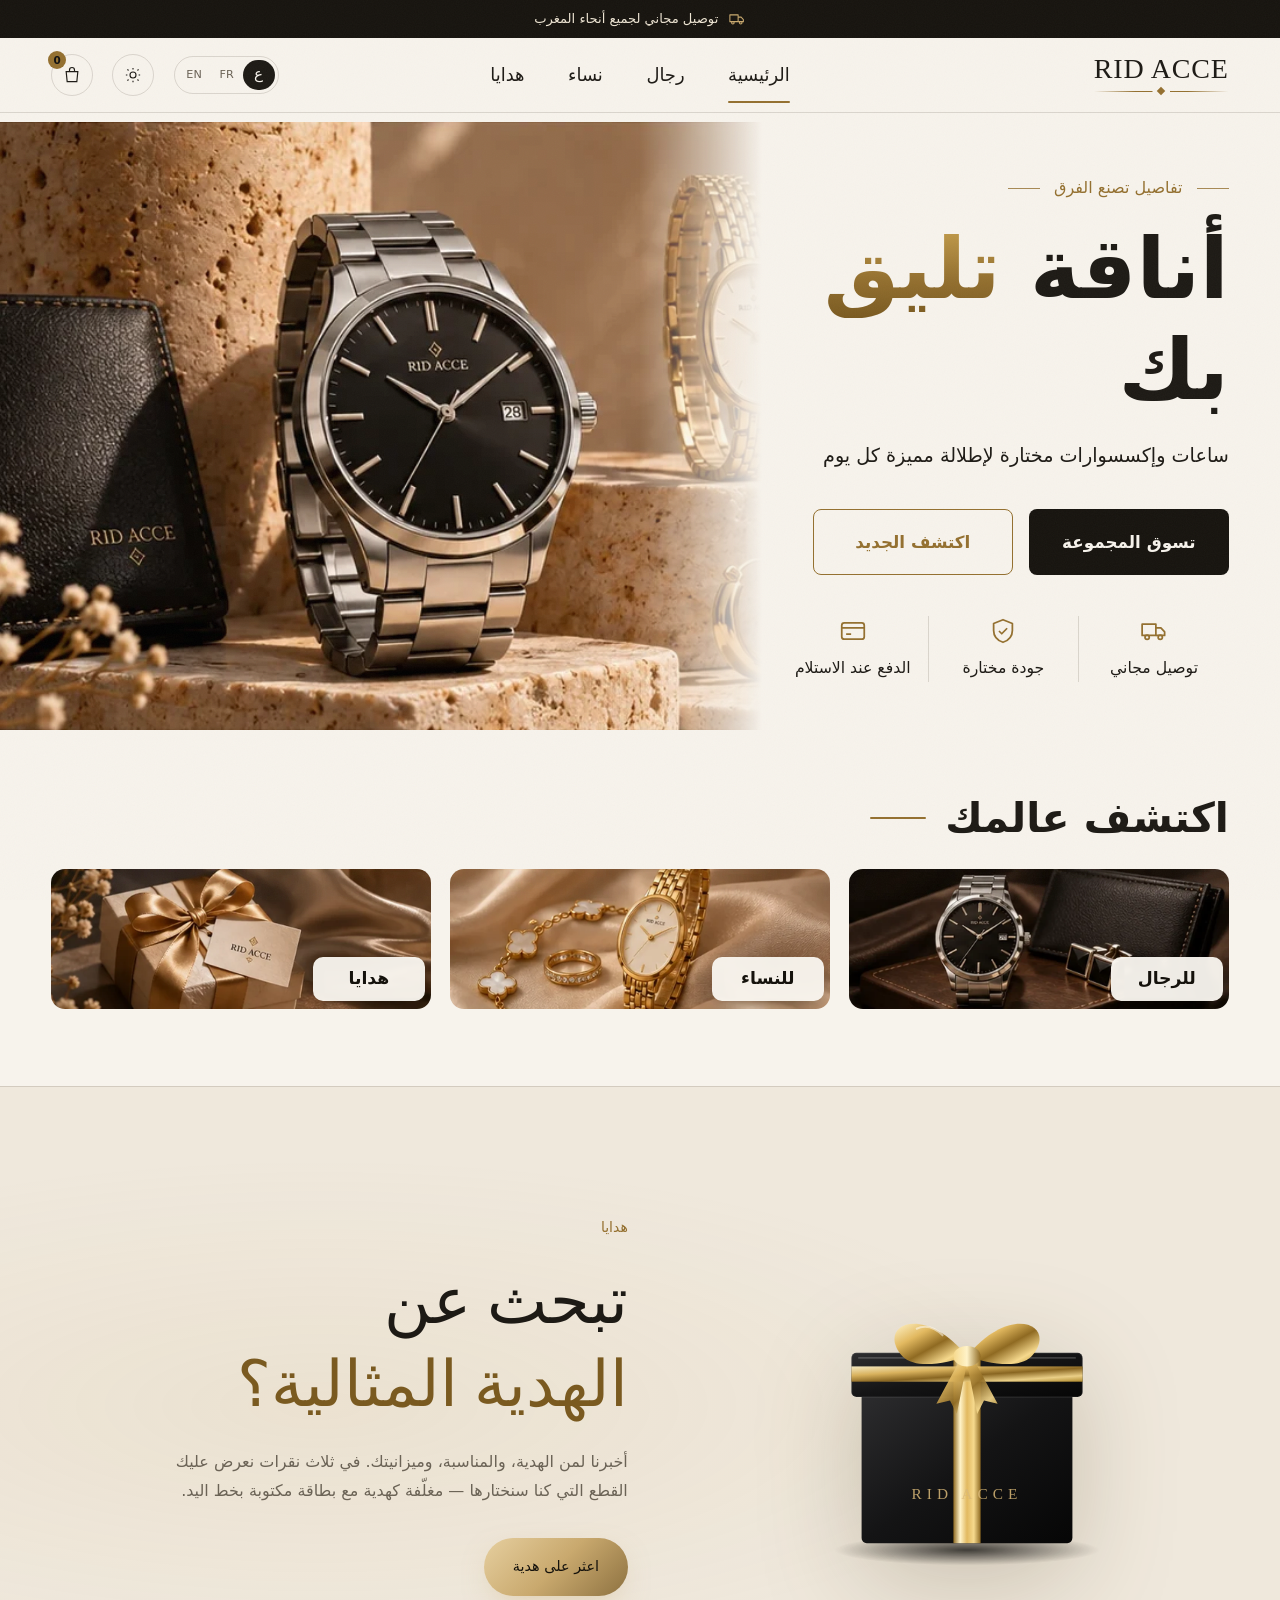
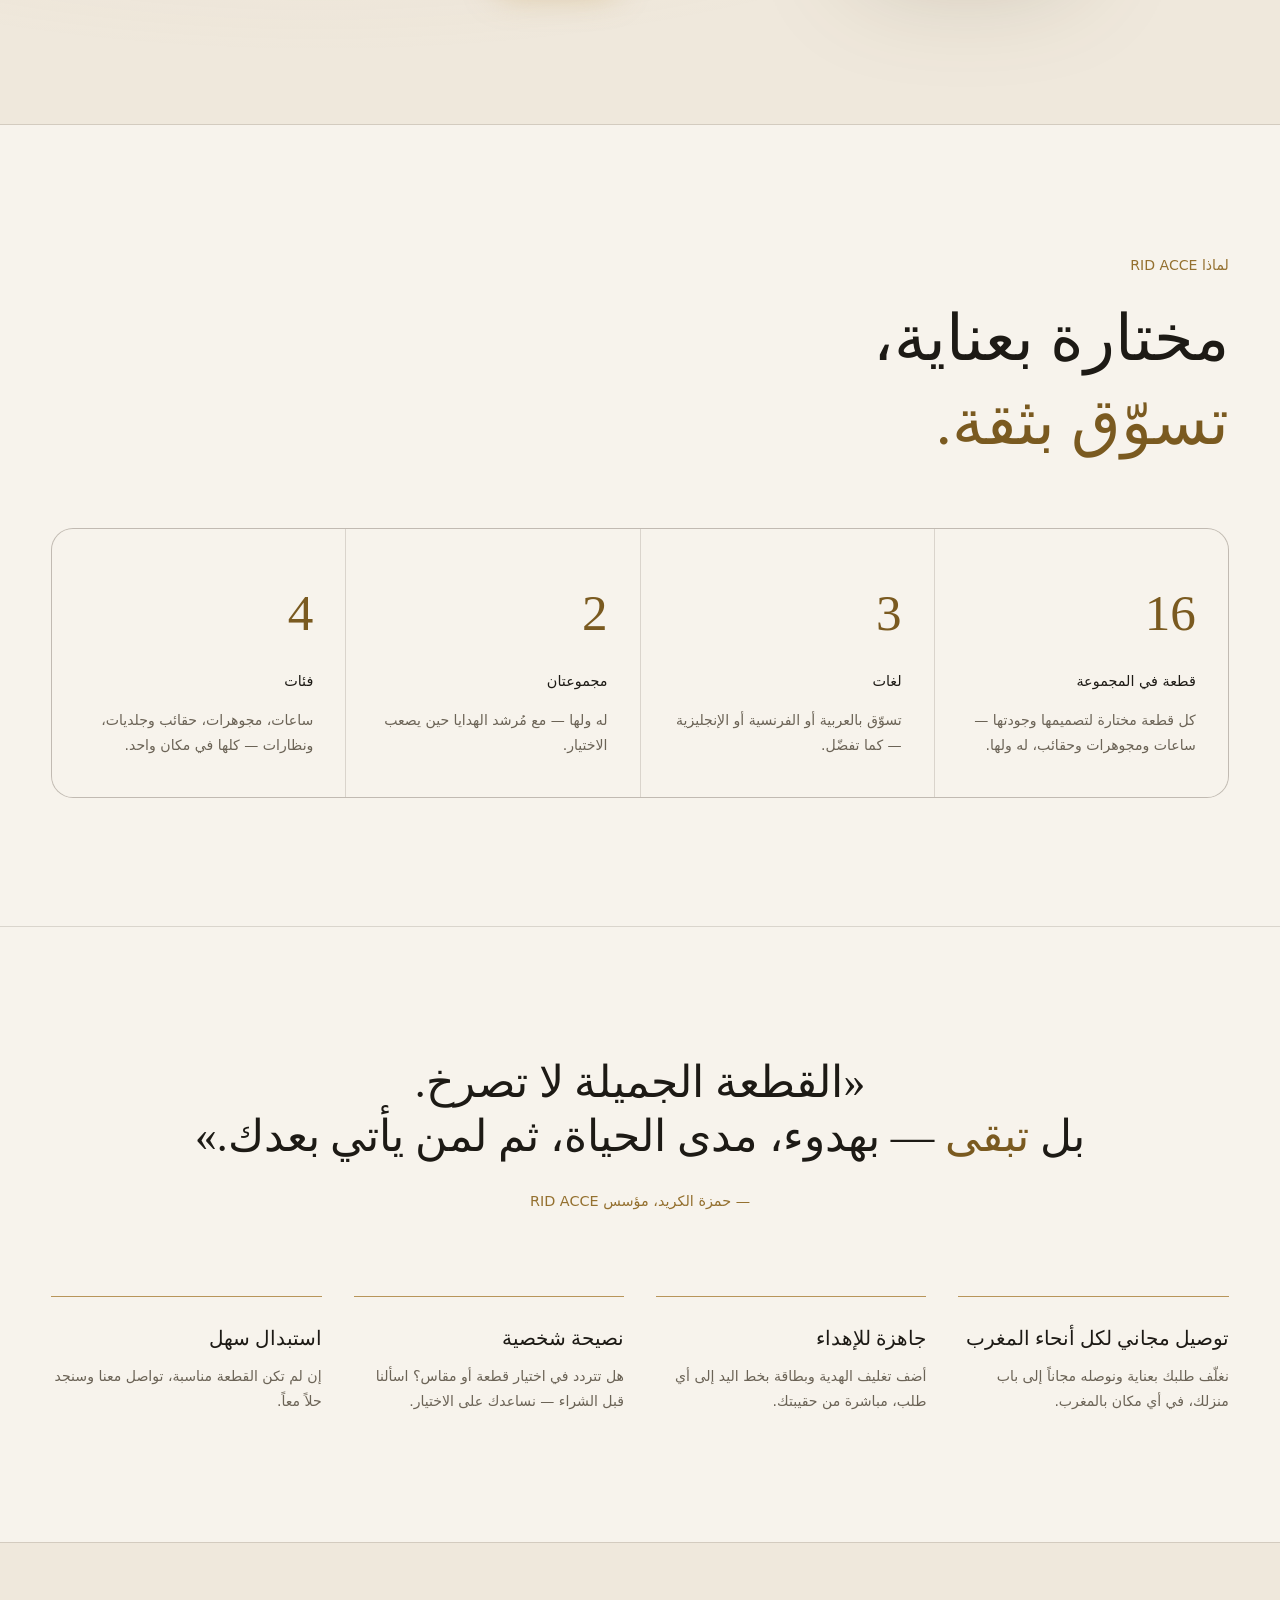
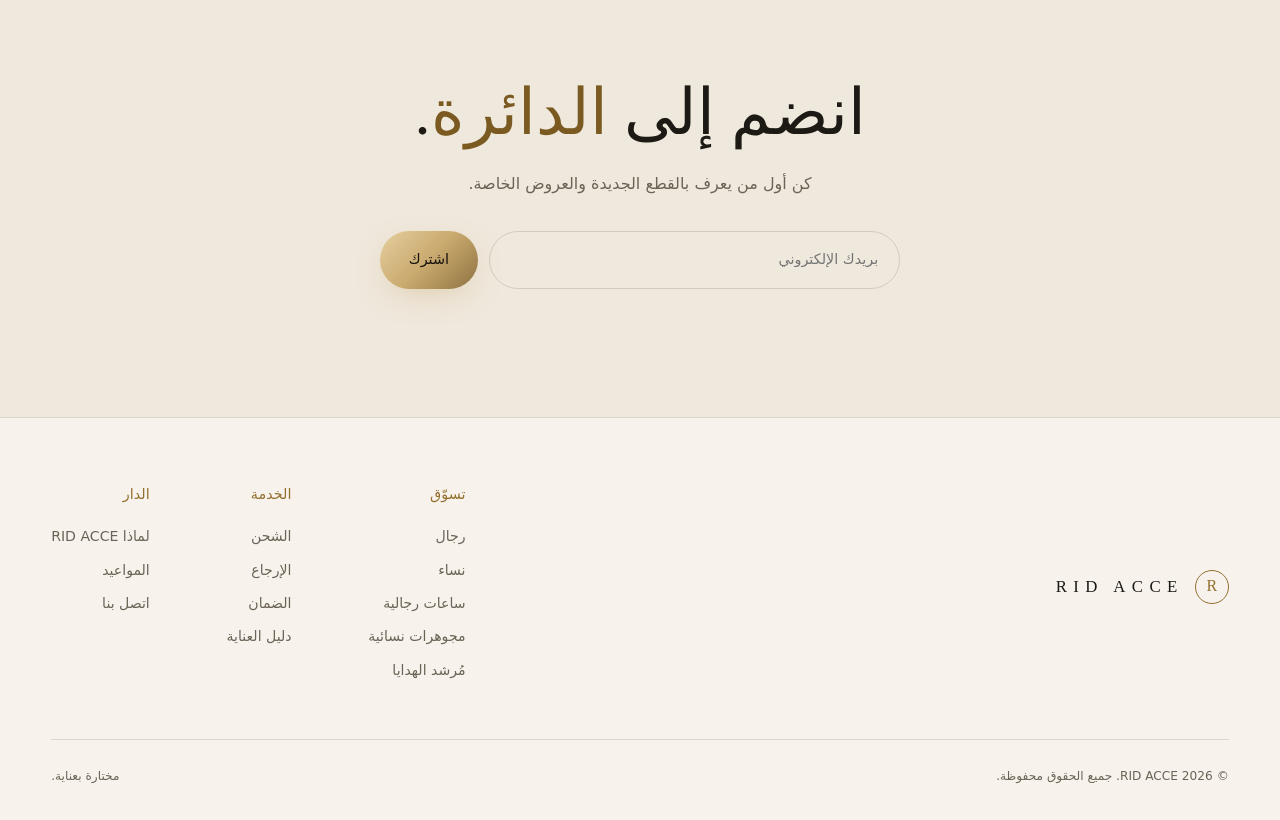
==== index.html @ 21cb087d "Stock: count per product, out-of-stock in the shop, no overselling - products.stock (empty = not cou" ====
<!doctype html>
<html lang="ar" dir="rtl" data-theme="light">
<head>
  <meta charset="utf-8" />
  <meta http-equiv="Content-Security-Policy" content="default-src 'self'; script-src 'self' 'sha256-Z4vJcXo1nuBd4HbMQh7oSeFS3392m74tCaNqXwJExes='; style-src 'self' 'unsafe-inline' https://fonts.googleapis.com; font-src 'self' https://fonts.gstatic.com; img-src 'self' data: blob: https://afdgokyvhijffygvjqem.supabase.co; connect-src 'self' https://afdgokyvhijffygvjqem.supabase.co; object-src 'none'; base-uri 'self'; form-action 'self'; upgrade-insecure-requests" />
  <meta name="referrer" content="strict-origin-when-cross-origin" />
  <meta name="viewport" content="width=device-width, initial-scale=1" />
  <title>RID ACCE — Watches, Accessories & Bags</title>
  <meta name="description" content="RID ACCE by Hamza Elkrid — watches, jewellery, accessories and bags for men and women. Prices in Moroccan dirhams." />
  <script>
    /* language + theme before first paint (Arabic and light by default) */
    (function () {
      var d = document.documentElement, l = "ar", t = "light";
      try { l = localStorage.getItem("aurele-lang") || "ar"; t = localStorage.getItem("aurele-theme") || "light"; } catch (e) {}
      if (["ar", "fr", "en"].indexOf(l) < 0) l = "ar";
      d.lang = l; d.dir = l === "ar" ? "rtl" : "ltr"; d.setAttribute("data-theme", t === "light" ? "light" : "dark");
      setTimeout(function () { d.classList.add("i18n-ready"); }, 1500);
    })();
  </script>
  <link rel="preconnect" href="https://fonts.googleapis.com" />
  <link rel="preconnect" href="https://fonts.gstatic.com" crossorigin />
  <link href="https://fonts.googleapis.com/css2?family=Amiri:wght@400;700&family=Fraunces:ital,opsz,wght@0,9..144,300;0,9..144,400;0,9..144,500;1,9..144,300;1,9..144,400&family=IBM+Plex+Sans+Arabic:wght@300;400;500;600;700&family=Manrope:wght@300;400;500;600&display=swap" rel="stylesheet" />
  <link rel="stylesheet" href="styles.css?v=14" />
</head>
<body data-page="home">
  <div class="grain" aria-hidden="true"></div>

  <!-- ============ HEADER ============ -->
  <header class="header" id="header">
    <div class="topbar"><svg viewBox="0 0 24 24" width="18" height="18" fill="none" stroke="currentColor" stroke-width="1.4" stroke-linejoin="round" aria-hidden="true"><path d="M2.5 6.5h11v9h-11z"/><path d="M13.5 9.5h4l3 3.2v2.8h-7"/><circle cx="6.5" cy="17" r="1.7"/><circle cx="17" cy="17" r="1.7"/></svg><span data-i18n="topbar">Free delivery across Morocco</span></div>
    <div class="header-row">
    <a href="index.html" class="logo" aria-label="RID ACCE">
      <span class="logo-word">RID ACCE</span><span class="logo-orn" aria-hidden="true"></span>
    </a>
    <nav class="nav" id="nav">
      <a href="index.html" data-nav="home" data-i18n="nav.home">Home</a>
      <a href="shop.html?g=men" data-nav="men" data-i18n="nav.men">Men</a>
      <a href="shop.html?g=women" data-nav="women" data-i18n="nav.women">Women</a>
      <a href="gifts.html" data-nav="gifts" data-i18n="nav.gifts">Gifts</a>
    </nav>
    <div class="header-actions">
      <div class="lang-switch" role="group" aria-label="Language · اللغة · Langue">
        <button data-lang="ar" lang="ar" title="العربية">ع</button>
        <button data-lang="fr" lang="fr" title="Français">FR</button>
        <button data-lang="en" lang="en" title="English">EN</button>
      </div>
      <button class="theme-btn" id="themeBtn" aria-label="Theme">
        <svg class="moon" viewBox="0 0 24 24" width="18" height="18" fill="none" stroke="currentColor" stroke-width="1.5" aria-hidden="true"><path d="M20.5 14.2A8.5 8.5 0 1 1 9.8 3.5a6.8 6.8 0 0 0 10.7 10.7z"/></svg>
        <svg class="sun" viewBox="0 0 24 24" width="18" height="18" fill="none" stroke="currentColor" stroke-width="1.5" aria-hidden="true"><circle cx="12" cy="12" r="4"/><path d="M12 2.5v2M12 19.5v2M4.6 4.6 6 6M18 18l1.4 1.4M2.5 12h2M19.5 12h2M4.6 19.4 6 18M18 6l1.4-1.4"/></svg>
      </button>
      <button class="bag-btn" id="bagBtn" aria-label="Bag">
        <svg viewBox="0 0 24 24" width="20" height="20" fill="none" stroke="currentColor" stroke-width="1.4" aria-hidden="true"><path d="M5 8h14l-1.2 12H6.2z"/><path d="M9 8V6a3 3 0 0 1 6 0v2"/></svg>
        <span class="bag-count" id="bagCount">0</span>
      </button>
      <button class="menu-btn" id="menuBtn" aria-label="Menu"><span></span><span></span></button>
    </div>
    </div>
  </header>

  <main id="top">
    <!-- ============ HERO ============ -->
    <section class="hero2">
      <div class="hero2-copy">
        <p class="hero2-eyebrow reveal" data-i18n="h2.eyebrow">Details that make the difference</p>
        <h1 class="hero2-title reveal" data-i18n-html="h2.title">Elegance <em>made</em> for you</h1>
        <p class="hero2-sub reveal" data-i18n="h2.sub">Watches and accessories, chosen for a distinctive look every day.</p>
        <div class="hero2-ctas reveal">
          <a href="shop.html" class="btn btn-ink" data-i18n="h2.ctaShop">Shop the collection</a>
          <a href="#world" class="btn btn-line" data-i18n="h2.ctaNew">Discover what's new</a>
        </div>
        <ul class="hero2-trust reveal">
          <li><svg viewBox="0 0 24 24" width="30" height="30" fill="none" stroke="currentColor" stroke-width="1.4" stroke-linejoin="round" aria-hidden="true"><path d="M2.5 6.5h11v9h-11z"/><path d="M13.5 9.5h4l3 3.2v2.8h-7"/><circle cx="6.5" cy="17" r="1.7"/><circle cx="17" cy="17" r="1.7"/></svg><span data-i18n="h2.trust1">Free delivery</span></li>
          <li><svg viewBox="0 0 24 24" width="30" height="30" fill="none" stroke="currentColor" stroke-width="1.4" stroke-linejoin="round" aria-hidden="true"><path d="M12 3 4.5 6v5.5c0 4.6 3.2 8 7.5 9.5 4.3-1.5 7.5-4.9 7.5-9.5V6z"/><path d="m8.8 12 2.2 2.2 4.3-4.4"/></svg><span data-i18n="h2.trust2">Selected quality</span></li>
          <li><svg viewBox="0 0 24 24" width="30" height="30" fill="none" stroke="currentColor" stroke-width="1.4" stroke-linejoin="round" aria-hidden="true"><rect x="3" y="5.5" width="18" height="13" rx="2"/><path d="M3 9.5h18M6.5 14.5h4"/></svg><span data-i18n="h2.trust3">Cash on delivery</span></li>
        </ul>
      </div>
      <div class="hero2-photo">
        <img src="images/brand/hero.webp" alt="" width="950" height="523" fetchpriority="high" decoding="async" />
      </div>
    </section>

    <!-- ============ DISCOVER YOUR WORLD ============ -->
    <section class="world" id="world">
      <h2 class="world-title reveal" data-i18n="world.title">Discover your world</h2>
      <div class="world-grid">
        <a href="shop.html?g=men" class="world-card reveal">
          <img src="images/brand/world-men.webp" alt="" width="1022" height="374" loading="lazy" decoding="async" />
          <span class="world-chip" data-i18n="world.men">For him</span>
        </a>
        <a href="shop.html?g=women" class="world-card reveal">
          <img src="images/brand/world-women.webp" alt="" width="994" height="374" loading="lazy" decoding="async" />
          <span class="world-chip" data-i18n="world.women">For her</span>
        </a>
        <a href="gifts.html" class="world-card reveal">
          <img src="images/brand/world-gifts.webp" alt="" width="1012" height="374" loading="lazy" decoding="async" />
          <span class="world-chip" data-i18n="world.gifts">Gifts</span>
        </a>
      </div>
    </section>

    <!-- ============ GIFT FINDER TEASER ============ -->
    <section class="section teaser">
      <div class="teaser-watch reveal" id="teaserGift"></div>
      <div class="teaser-copy">
        <p class="eyebrow reveal" data-i18n="teaser.eyebrow">Cadeaux</p>
        <h2 class="section-title reveal" data-i18n-html="teaser.title">Looking for<br /><em>the perfect gift?</em></h2>
        <p class="reveal" data-i18n="teaser.p">Tell us who it's for, the occasion and your budget. In three taps we'll show you the pieces we would choose — gift-wrapped, with a handwritten card.</p>
        <a href="gifts.html" class="btn btn-gold reveal" data-i18n="teaser.btn">Find a gift</a>
      </div>
    </section>

    <!-- ============ CRAFT ============ -->
    <section class="section craft" id="craft">
      <p class="eyebrow reveal" data-i18n="craft.eyebrow">Why RID ACCE</p>
      <h2 class="section-title reveal" data-i18n-html="craft.title">Chosen with care,<br /><em>bought with confidence.</em></h2>
      <div class="craft-grid">
        <article class="craft-card reveal">
          <span class="craft-num" data-count="16" data-count-products>0</span>
          <h3 data-i18n="craft.1.h">Pieces in the collection</h3>
          <p data-i18n="craft.1.p">Every piece is chosen for its design and its quality — watches, jewellery and bags, for him and for her.</p>
        </article>
        <article class="craft-card reveal">
          <span class="craft-num" data-count="3">0</span>
          <h3 data-i18n="craft.2.h">Languages</h3>
          <p data-i18n="craft.2.p">Shop in Arabic, French or English — whichever feels like home.</p>
        </article>
        <article class="craft-card reveal">
          <span class="craft-num" data-count="2">0</span>
          <h3 data-i18n="craft.3.h">Collections</h3>
          <p data-i18n="craft.3.p">For him and for her — plus a Gift Finder when you're not sure what to choose.</p>
        </article>
        <article class="craft-card reveal">
          <span class="craft-num" data-count="4">0</span>
          <h3 data-i18n="craft.4.h">Categories</h3>
          <p data-i18n="craft.4.p">Watches, jewellery, bags & leather, and eyewear — all in one place.</p>
        </article>
      </div>
    </section>

    <!-- ============ MAISON ============ -->
    <section class="section maison" id="maison">
      <blockquote class="reveal">
        <p data-i18n-html="maison.quote">“A beautiful object should not shout.<br />It should <em>stay</em> — quietly, for a lifetime, and then for someone else's.”</p>
        <cite data-i18n="maison.cite">— Hamza Elkrid, founder of RID ACCE</cite>
      </blockquote>
      <div class="promises">
        <div class="reveal"><h4 data-i18n="promise.1.h">Free delivery across Morocco</h4><p data-i18n="promise.1.p">Carefully packed and delivered free of charge to your door, anywhere in Morocco.</p></div>
        <div class="reveal"><h4 data-i18n="promise.2.h">Gift-ready</h4><p data-i18n="promise.2.p">Add gift wrapping and a handwritten card to any order, right in your bag.</p></div>
        <div class="reveal"><h4 data-i18n="promise.3.h">Personal advice</h4><p data-i18n="promise.3.p">Not sure about a piece or a size? Ask us before you buy — we'll help you choose.</p></div>
        <div class="reveal"><h4 data-i18n="promise.4.h">Easy exchange</h4><p data-i18n="promise.4.p">If something isn't right, contact us and we'll find a solution together.</p></div>
      </div>
    </section>

    <!-- ============ NEWSLETTER ============ -->
    <section class="section newsletter">
      <h2 class="section-title reveal" data-i18n-html="news.title">Join the <em>Cercle</em>.</h2>
      <p class="reveal" data-i18n="news.p">Be the first to know about new pieces and private offers.</p>
      <form class="news-form reveal" id="newsForm">
        <input type="email" class="input" placeholder="Your email address" required aria-label="Email" data-i18n-ph="news.ph" />
        <button class="btn btn-gold" type="submit" data-i18n="news.btn">Subscribe</button>
      </form>
    </section>
  </main>

  <!-- ============ FOOTER ============ -->
  <footer class="footer">
    <div class="footer-top">
      <a href="index.html" class="logo"><span class="logo-mark">R</span><span class="logo-word">RID ACCE</span></a>
      <div class="footer-cols">
        <div><h5 data-i18n="footer.shop">Shop</h5><a href="shop.html?g=men" data-i18n="nav.men">Men</a><a href="shop.html?g=women" data-i18n="nav.women">Women</a><a href="shop.html?g=men&c=Watches" data-i18n="footer.menWatches">Men's watches</a><a href="shop.html?g=women&c=Jewellery" data-i18n="footer.womenJewellery">Women's jewellery</a><a href="gifts.html" data-i18n="footer.giftFinder">Gift Finder</a></div>
        <div><h5 data-i18n="footer.service">Service</h5><a href="index.html#maison" data-i18n="footer.shipping">Shipping</a><a href="index.html#maison" data-i18n="footer.returns">Returns</a><a href="index.html#maison" data-i18n="footer.warranty">Warranty</a><a href="index.html#maison" data-i18n="footer.care">Care guide</a></div>
        <div><h5 data-i18n="footer.maison">Maison</h5><a href="index.html#craft" data-i18n="footer.savoir">Why RID ACCE</a><a href="index.html#maison" data-i18n="footer.appointments">Appointments</a><a href="index.html#maison" data-i18n="footer.contact">Contact</a></div>
      </div>
    </div>
    <div class="footer-bottom">
      <span data-i18n="footer.rights">© 2026 RID ACCE. All rights reserved.</span>
      <span data-i18n="footer.tag">Chosen with care.</span>
    </div>
  </footer>

  <!-- ============ PRODUCT MODAL (mini atelier) ============ -->
  <div class="modal" id="modal" aria-hidden="true">
    <div class="modal-backdrop" data-close></div>
    <div class="modal-card" role="dialog" aria-modal="true" aria-labelledby="modalName">
      <button class="icon-close" data-close aria-label="Close">✕</button>
      <div class="modal-visual" id="modalWatch"></div>
      <div class="modal-info">
        <div class="modal-body">
          <p class="eyebrow" id="modalCat"></p>
          <h3 id="modalName"></h3>
          <p class="modal-price" id="modalPrice"></p>
          <p class="modal-desc" id="modalDesc"></p>
          <div class="modal-options" id="modalOptions"></div>
          <details class="spec-toggle">
            <summary data-i18n="modal.specs">Specifications</summary>
            <dl class="specs" id="modalSpecs"></dl>
          </details>
        </div>
        <div class="modal-buy">
          <div>
            <small id="modalBuyNote">As shown</small>
            <strong id="modalBuyPrice"></strong>
            <button class="reset-link" id="modalReset" hidden data-i18n="modal.reset">Reset to original</button>
          </div>
          <button class="btn btn-gold" id="modalAdd" data-i18n="modal.add">Add to bag</button>
        </div>
      </div>
    </div>
  </div>

  <!-- ============ BAG DRAWER ============ -->
  <aside class="drawer" id="drawer" aria-hidden="true">
    <div class="drawer-backdrop" data-close-drawer></div>
    <div class="drawer-panel">
      <div class="drawer-head">
        <h3 data-i18n="bag.title">Your bag</h3>
        <button class="icon-close" data-close-drawer aria-label="Close">✕</button>
      </div>
      <div class="drawer-items" id="drawerItems"></div>
      <div class="drawer-foot">
        <div class="row"><span data-i18n="bag.subtotal">Subtotal</span><strong id="drawerTotal">0</strong></div>
        <div class="row muted"><span data-i18n="bag.shipping">Delivery</span><span data-i18n="bag.shippingFree">Free</span></div>
        <button class="btn btn-gold btn-block" id="checkoutBtn" data-i18n="bag.checkout">Proceed to checkout</button>
      </div>
    </div>
  </aside>

  <div class="toast" id="toast" role="status"></div>

  <script src="config.js?v=4"></script>
  <script src="products-seed.js?v=1"></script>
  <script src="i18n.js?v=15"></script>
  <script src="app.js?v=15"></script>
</body>
</html>
---- styles.css ----
/* =========================================================
   RID ACCE — Watches, Accessories & Bags
   ========================================================= */
:root {
  --bg: #0b0c0b;
  --bg-2: #121412;
  --bg-3: #191b19;
  --line: rgba(236, 230, 218, 0.12);
  --text: #ece6da;
  --muted: #9a958a;
  --gold: #c9a96e;
  --gold-2: #e6cf9f;
  --gold-deep: #8d7140;
  --serif: "Fraunces", "Amiri", "Times New Roman", serif;
  --sans: "Manrope", "IBM Plex Sans Arabic", system-ui, sans-serif;
  --header-bg: rgba(11, 12, 11, .78);
  --toolbar-bg: rgba(11, 12, 11, .9);
  --obj-shadow: rgba(0, 0, 0, .6);
  --grain: .06;
  --ease: cubic-bezier(.2, .7, .1, 1);
  --gutter: clamp(16px, 4vw, 64px);
  color-scheme: dark;
}

/* ---------- Light theme ---------- */
:root[data-theme="light"] {
  --bg: #f7f3ec;
  --bg-2: #efe8dc;
  --bg-3: #e6ddcd;
  --line: rgba(45, 34, 16, .14);
  --text: #1d1a15;
  --muted: #6b6356;
  --gold: #94702f;
  --gold-2: #7a5a20;
  --gold-deep: #b8955a;
  --header-bg: rgba(247, 243, 236, .86);
  --toolbar-bg: rgba(247, 243, 236, .94);
  --obj-shadow: rgba(70, 48, 12, .22);
  --grain: .035;
  color-scheme: light;
}

*, *::before, *::after { box-sizing: border-box; }
html { scroll-behavior: smooth; }
body {
  margin: 0;
  background: var(--bg);
  color: var(--text);
  font-family: var(--sans);
  font-weight: 300;
  line-height: 1.6;
  -webkit-font-smoothing: antialiased;
  overflow-x: hidden;
  transition: background-color .5s var(--ease), color .5s var(--ease);
}
/* hide the untranslated first paint (a safety timer in <head> reveals it anyway) */
/* Only the shop pages (not admin) hide until app.js has applied the language. Not tied to the lang attribute,
   because browser translators (e.g. Chrome Translate) change it. */
html:not(.i18n-ready) body:not(.admin) { opacity: 0; }
body.locked { overflow: hidden; }
a { color: inherit; text-decoration: none; }
button { font: inherit; color: inherit; background: none; border: 0; cursor: pointer; }
em { font-style: italic; color: var(--gold-2); }
::selection { background: var(--gold); color: #111; }

.grain {
  position: fixed; inset: 0; pointer-events: none; z-index: 100; opacity: var(--grain);
  background-image: url("data:image/svg+xml,%3Csvg xmlns='http://www.w3.org/2000/svg' width='160' height='160'%3E%3Cfilter id='n'%3E%3CfeTurbulence type='fractalNoise' baseFrequency='.9' numOctaves='3' stitchTiles='stitch'/%3E%3C/filter%3E%3Crect width='100%25' height='100%25' filter='url(%23n)'/%3E%3C/svg%3E");
}

/* ---------- Typography ---------- */
.eyebrow {
  font-size: .72rem; letter-spacing: .32em; text-transform: uppercase;
  color: var(--gold); margin: 0 0 1.2rem; font-weight: 500;
}
.section-title {
  font-family: var(--serif); font-weight: 300;
  font-size: clamp(2.2rem, 5vw, 4.2rem); line-height: 1.02;
  letter-spacing: -.02em; margin: 0;
}
.muted { color: var(--muted); }

/* ---------- Buttons ---------- */
.btn {
  display: inline-flex; align-items: center; justify-content: center; gap: .6rem;
  padding: 1rem 1.8rem; font-size: .78rem; letter-spacing: .2em; text-transform: uppercase;
  font-weight: 500; border-radius: 999px; transition: all .4s var(--ease); white-space: nowrap;
}
.btn-gold {
  background: linear-gradient(135deg, #e6cf9f, #c9a96e 50%, #8d7140);
  color: #15120c; box-shadow: 0 10px 30px -10px rgba(201, 169, 110, .5);
}
.btn-gold:hover { transform: translateY(-2px); box-shadow: 0 16px 40px -12px rgba(201, 169, 110, .7); }
.btn-ghost { border: 1px solid var(--line); }
.btn-ghost:hover { border-color: var(--gold); color: var(--gold-2); }
.btn-block { width: 100%; }

/* ---------- Header ---------- */
.header {
  position: fixed; top: 0; left: 0; right: 0; z-index: 50;
  display: flex; align-items: center; justify-content: space-between;
  padding: 1.3rem var(--gutter); transition: all .5s var(--ease);
}
.header.scrolled {
  background: var(--header-bg); backdrop-filter: blur(14px);
  padding-top: .9rem; padding-bottom: .9rem; border-bottom: 1px solid var(--line);
}
.logo { display: flex; align-items: center; gap: .7rem; }
.logo-mark {
  width: 34px; height: 34px; border: 1px solid var(--gold); border-radius: 50%;
  display: grid; place-items: center; font-family: var(--serif); font-style: italic; color: var(--gold);
}
.logo-word { font-family: var(--serif); letter-spacing: .38em; font-size: 1.05rem; }
.nav { display: flex; gap: 2rem; }
.nav a { font-size: .78rem; letter-spacing: .18em; text-transform: uppercase; color: var(--muted); position: relative; transition: color .3s; }
.nav a::after { content: ""; position: absolute; inset-inline-start: 0; bottom: -6px; height: 1px; width: 0; background: var(--gold); transition: width .4s var(--ease); }
.nav a:hover { color: var(--text); }
.nav a:hover::after { width: 100%; }
.header-actions { display: flex; align-items: center; gap: 1.2rem; }
.live-time { font-variant-numeric: tabular-nums; font-size: .78rem; letter-spacing: .15em; color: var(--muted); }
.bag-btn { position: relative; display: grid; place-items: center; width: 42px; height: 42px; border: 1px solid var(--line); border-radius: 50%; transition: border-color .3s; }
.bag-btn:hover { border-color: var(--gold); }
.bag-count {
  position: absolute; top: -4px; inset-inline-end: -4px; min-width: 18px; height: 18px; padding: 0 4px;
  border-radius: 9px; background: var(--gold); color: #111; font-size: .65rem; font-weight: 600;
  display: grid; place-items: center; transition: transform .3s var(--ease);
}
.bag-count.bump { transform: scale(1.4); }
.menu-btn { display: none; width: 42px; height: 42px; flex-direction: column; justify-content: center; align-items: center; gap: 6px; }
.menu-btn span { width: 20px; height: 1px; background: var(--text); transition: transform .3s; }

/* ---------- Hero ---------- */
.hero {
  min-height: 100vh; display: grid; grid-template-columns: 1.05fr 1fr; align-items: center;
  gap: 2rem; padding: 7rem var(--gutter) 3rem; position: relative;
}
.hero-title {
  font-family: var(--serif); font-weight: 300; font-size: clamp(3.2rem, 8vw, 7.4rem);
  line-height: .92; letter-spacing: -.035em; margin: 0 0 1.8rem;
}
.hero-sub { max-width: 440px; color: var(--muted); font-size: 1.02rem; margin: 0 0 2.4rem; }
.hero-ctas { display: flex; gap: 1rem; flex-wrap: wrap; }
.hero-stats { display: flex; gap: 3rem; margin: 3.5rem 0 0; padding-top: 2rem; border-top: 1px solid var(--line); max-width: 480px; }
.hero-stats dt { font-family: var(--serif); font-size: 1.9rem; color: var(--gold-2); }
.hero-stats dd { margin: 0; font-size: .7rem; letter-spacing: .2em; text-transform: uppercase; color: var(--muted); }

.hero-visual { position: relative; aspect-ratio: 1; width: 100%; max-width: 620px; justify-self: center; display: grid; place-items: center; }
.halo {
  position: absolute; inset: 8%; border-radius: 50%;
  background: radial-gradient(circle, rgba(201, 169, 110, .22), transparent 62%);
  filter: blur(20px);
}
.orbit-text { position: absolute; inset: 0; width: 100%; height: 100%; animation: spin 60s linear infinite; }
.orbit-text text { fill: var(--muted); font-size: 13px; letter-spacing: 5.2px; font-family: var(--sans); }
@keyframes spin { to { transform: rotate(360deg); } }
.hero-watch { width: 62%; position: relative; transition: transform .6s var(--ease); filter: drop-shadow(0 40px 60px var(--obj-shadow)); }
.hero-caption {
  position: absolute; bottom: -1rem; left: 50%; transform: translateX(-50%); white-space: nowrap;
  font-size: .72rem; letter-spacing: .16em; text-transform: uppercase; color: var(--muted); margin: 0;
}
.hero-caption span { color: var(--gold); margin-inline-end: .5rem; }
.hero-caption span::before { content: ""; display: inline-block; width: 6px; height: 6px; border-radius: 50%; background: #6fcf7f; margin-inline-end: .45rem; vertical-align: middle; animation: pulse 2s infinite; }
@keyframes pulse { 50% { opacity: .3; } }

/* ---------- Marquee ---------- */
.marquee { border-block: 1px solid var(--line); overflow: hidden; padding: 1.4rem 0; background: var(--bg-2); }
.marquee-track { display: flex; gap: 2.4rem; width: max-content; animation: marquee 40s linear infinite; }
.marquee-track span { font-family: var(--serif); font-style: italic; font-size: 1.4rem; white-space: nowrap; }
.marquee-track i { color: var(--gold); font-style: normal; }
@keyframes marquee { to { transform: translateX(-50%); } }

/* ---------- Sections ---------- */
.section { padding: clamp(5rem, 10vw, 9rem) var(--gutter); }
.section-head { display: flex; justify-content: space-between; align-items: flex-end; gap: 2rem; flex-wrap: wrap; margin-bottom: 4rem; }

/* ---------- Filters & grid ---------- */
.filters { display: flex; gap: .5rem; flex-wrap: wrap; }
.filter { padding: .6rem 1.2rem; border: 1px solid var(--line); border-radius: 999px; font-size: .74rem; letter-spacing: .14em; text-transform: uppercase; color: var(--muted); transition: all .3s; }
.filter:hover { color: var(--text); }
.filter.active { background: var(--text); color: var(--bg); border-color: var(--text); }

.grid { display: grid; grid-template-columns: repeat(auto-fill, minmax(260px, 1fr)); gap: 1.5rem; }
.card {
  position: relative; background: linear-gradient(180deg, var(--bg-2), var(--bg)); border: 1px solid var(--line);
  border-radius: 22px; padding: 1.6rem; cursor: pointer; overflow: hidden;
  transition: transform .6s var(--ease), border-color .4s, opacity .5s;
  text-align: left; width: 100%;
}
.card::before {
  content: ""; position: absolute; inset: 0; opacity: 0; transition: opacity .5s;
  background: radial-gradient(circle at 50% 35%, rgba(201, 169, 110, .16), transparent 60%);
}
.card:hover { transform: translateY(-6px); border-color: rgba(201, 169, 110, .4); }
.card:hover::before { opacity: 1; }
.card.hide { display: none; }
.card-visual { width: 78%; margin: .5rem auto 1.4rem; position: relative; transition: transform .8s var(--ease); filter: drop-shadow(0 18px 24px var(--obj-shadow)); }
.card:hover .card-visual { transform: scale(1.06) rotate(-4deg); }
.card-gender { position: absolute; top: 1.2rem; inset-inline-end: 1.2rem; font-size: .62rem; letter-spacing: .2em; text-transform: uppercase; color: var(--muted); z-index: 1; }

/* ---------- Filter bar ---------- */
.filter-bar { display: flex; flex-direction: column; align-items: flex-end; gap: .9rem; }
.seg { display: inline-flex; border: 1px solid var(--line); border-radius: 999px; padding: 4px; }
.seg button { padding: .55rem 1.4rem; border-radius: 999px; font-size: .74rem; letter-spacing: .16em; text-transform: uppercase; color: var(--muted); transition: all .3s; }
.seg button:hover { color: var(--text); }
.seg button.active { background: linear-gradient(135deg, #e6cf9f, #c9a96e); color: #15120c; }
.result-count { font-size: .74rem; letter-spacing: .14em; text-transform: uppercase; color: var(--muted); }
.grid-empty { text-align: center; color: var(--muted); font-family: var(--serif); font-style: italic; font-size: 1.3rem; padding: 3rem 0; }

/* ---------- Multi-page ---------- */
[hidden] { display: none !important; }
.page-top { padding-top: clamp(7.5rem, 12vw, 10rem); }
.inner-page .header { background: var(--header-bg); backdrop-filter: blur(14px); border-bottom: 1px solid var(--line); }
.nav a.active { color: var(--text); }
.nav a.active::after { width: 100%; }
.crumbs { display: flex; gap: .6rem; align-items: center; font-size: .72rem; letter-spacing: .16em; text-transform: uppercase; color: var(--muted); margin-bottom: 2rem; }
.crumbs a:hover { color: var(--text); }
.crumbs b { font-weight: 500; color: var(--gold); }
.atelier-stage .crumbs { justify-content: center; }

.choose-head { margin-bottom: 3rem; }
.shop-head { display: flex; justify-content: space-between; align-items: flex-end; gap: 2rem; flex-wrap: wrap; margin-bottom: 3rem; }
.shop-sub { max-width: 420px; color: var(--muted); margin: 0; }
.shop-toolbar {
  display: flex; align-items: center; gap: 1rem 1.5rem; flex-wrap: wrap; padding: 1.2rem 0; margin-bottom: 2.5rem;
  border-block: 1px solid var(--line); position: sticky; top: 74px; z-index: 10; background: var(--toolbar-bg); backdrop-filter: blur(12px);
}
.shop-toolbar .result-count { margin-inline-start: auto; }

.atelier-band {
  display: flex; justify-content: space-between; align-items: center; gap: 1.5rem; flex-wrap: wrap; margin-top: 4rem;
  padding: clamp(1.6rem, 4vw, 2.6rem); border: 1px solid var(--line); border-radius: 26px;
  background: radial-gradient(ellipse at 10% 50%, rgba(201, 169, 110, .14), transparent 60%), var(--bg-2); transition: border-color .4s;
}
.atelier-band:hover { border-color: rgba(201, 169, 110, .45); }
.atelier-band .eyebrow { margin-bottom: .5rem; }
.atelier-band h3 { font-family: var(--serif); font-weight: 300; font-size: clamp(1.5rem, 3vw, 2.2rem); margin: 0; }

.teaser {
  display: grid; grid-template-columns: 1fr 1.1fr; gap: clamp(2rem, 6vw, 6rem); align-items: center;
  background: radial-gradient(ellipse at 25% 50%, rgba(201, 169, 110, .1), transparent 55%), var(--bg-2); border-block: 1px solid var(--line);
}
.teaser-watch { width: min(70%, 340px); justify-self: center; filter: drop-shadow(0 30px 50px var(--obj-shadow)); }
.teaser-copy > p:not(.eyebrow) { color: var(--muted); max-width: 460px; margin: 1.4rem 0 2rem; }

.gift-services { display: grid; grid-template-columns: repeat(4, 1fr); gap: 2rem; border-top: 1px solid var(--line); }
.gift-services div { border-top: 1px solid var(--gold-deep); padding-top: 1.4rem; }
.gift-services span { font-family: var(--serif); font-style: italic; color: var(--gold); font-size: 1.2rem; }
.gift-services h4 { font-family: var(--serif); font-weight: 400; font-size: 1.3rem; margin: .4rem 0 .5rem; }
.gift-services p { margin: 0; color: var(--muted); font-size: .88rem; }

/* ---------- Gift Finder ---------- */
.teaser-watch svg, .gifts-art svg { width: 100%; height: auto; display: block; }
.gifts-hero { display: grid; grid-template-columns: 1.2fr 1fr; gap: 2rem; align-items: center; padding-bottom: 2rem; }
.gifts-sub { color: var(--muted); max-width: 460px; margin: 1.4rem 0 0; }
.gifts-art { width: min(80%, 320px); justify-self: center; filter: drop-shadow(0 30px 50px var(--obj-shadow)); animation: float 6s ease-in-out infinite; }
@keyframes float { 50% { transform: translateY(-10px) rotate(-1.5deg); } }
.finder-wrap { padding-top: 1rem; }
.finder { display: grid; gap: 1rem; }
.step {
  display: grid; grid-template-columns: 64px 1fr; gap: 1.2rem; padding: clamp(1.2rem, 3vw, 2rem);
  border: 1px solid var(--line); border-radius: 22px; background: var(--bg-2); transition: opacity .4s, border-color .4s;
}
.step.locked { opacity: .35; pointer-events: none; }
.step.done { border-color: rgba(201, 169, 110, .3); }
.step-num {
  width: 48px; height: 48px; border-radius: 50%; border: 1px solid var(--gold-deep); display: grid; place-items: center;
  font-family: var(--serif); font-style: italic; color: var(--gold); transition: all .4s;
}
.step.done .step-num { background: linear-gradient(135deg, #e6cf9f, #c9a96e); color: #15120c; border-color: transparent; }
.step-head { display: flex; justify-content: space-between; align-items: baseline; gap: 1rem; margin: .5rem 0 1.1rem; flex-wrap: wrap; }
.step-head h3 { font-family: var(--serif); font-weight: 300; font-size: clamp(1.4rem, 2.6vw, 1.9rem); margin: 0; }
.step-choice { font-size: .74rem; letter-spacing: .16em; text-transform: uppercase; color: var(--gold); }
.pick-row { display: flex; flex-wrap: wrap; gap: .7rem; }
.pick {
  flex: 1 1 160px; text-align: left; padding: 1rem 1.2rem; border: 1px solid var(--line); border-radius: 16px;
  transition: border-color .3s, background .3s, transform .3s var(--ease);
}
.pick:hover { border-color: rgba(201, 169, 110, .45); transform: translateY(-2px); }
.pick b { display: block; font-family: var(--serif); font-weight: 400; font-size: 1.15rem; }
.pick small { display: block; color: var(--muted); font-size: .78rem; margin-top: .2rem; line-height: 1.4; }
.pick.active { border-color: var(--gold); background: rgba(201, 169, 110, .1); }
.pick.active b { color: var(--gold-2); }
.gift-results { margin-top: clamp(3rem, 7vw, 5rem); scroll-margin-top: 90px; }
.gift-actions { display: flex; gap: .6rem; flex-wrap: wrap; }
.gift-note { color: var(--gold-2); font-style: italic; font-family: var(--serif); margin: -1.5rem 0 2rem; }
.gift-hint { color: var(--muted); font-size: .85rem; text-align: center; margin: 2rem 0 0; }

/* ---------- Gift options in bag ---------- */
.gift-box { border: 1px solid var(--line); border-radius: 16px; padding: .9rem 1rem; margin-bottom: 1rem; }
.check { display: flex; gap: .7rem; align-items: flex-start; cursor: pointer; font-size: .9rem; }
.check input { accent-color: var(--gold); width: 17px; height: 17px; margin: .2rem 0 0; flex-shrink: 0; }
.check small { display: block; color: var(--muted); font-size: .74rem; }
.gift-fields { display: grid; gap: .6rem; margin-top: .9rem; }
.textarea { border-radius: 14px; resize: vertical; min-height: 76px; line-height: 1.5; font-family: var(--serif); font-style: italic; }
.gift-count { text-align: right; color: var(--muted); font-size: .7rem; margin-top: -.3rem; }
.gift-fields .chip { font-size: .74rem; padding: .45rem .8rem; }

/* ---------- For him / for her ---------- */
.shopby { display: grid; grid-template-columns: 1fr 1fr; gap: 1.5rem; }
/* Full-bleed lifestyle photo; the photos keep their products on the left,
   so the text always sits on the dark empty side (physical right) in every language. */
.shop-tile {
  position: relative; min-height: 520px; display: flex; flex-direction: column; justify-content: flex-end;
  padding: clamp(1.4rem, 3vw, 2.4rem); border: 1px solid rgba(201, 169, 110, .18); border-radius: 26px; overflow: hidden;
  background: #0b0b0a; transition: border-color .4s; isolation: isolate;
}
.shop-tile:hover { border-color: rgba(201, 169, 110, .55); }
.tile-photo {
  position: absolute; inset: 0; width: 100%; height: 100%; object-fit: cover; object-position: 20% 60%;
  z-index: -2; transition: transform 1.4s var(--ease);
}
.shop-tile:hover .tile-photo { transform: scale(1.05); }
.shop-tile::after {
  content: ""; position: absolute; inset: 0; z-index: -1; pointer-events: none;
  background: linear-gradient(to left, rgba(9, 9, 8, .82) 0%, rgba(9, 9, 8, .35) 40%, transparent 65%),
              linear-gradient(to top, rgba(9, 9, 8, .75) 0%, transparent 40%);
}
.tile-copy { position: relative; margin-left: auto; max-width: 62%; text-align: right; }
.tile-copy .eyebrow { margin-bottom: .4rem; color: #d9b878; }
.tile-copy h3 { font-family: var(--serif); font-weight: 300; font-size: clamp(2.2rem, 4vw, 3.2rem); margin: 0 0 .3rem; line-height: 1.05; color: #f3ede2; }
.tile-copy span { color: #cfc6b6; font-size: .88rem; transition: color .3s; }
.shop-tile:hover .tile-copy span { color: #e6cf9f; }
.card-tag { position: absolute; top: 1.2rem; inset-inline-start: 1.2rem; font-size: .62rem; letter-spacing: .2em; text-transform: uppercase; color: var(--gold); border: 1px solid rgba(201, 169, 110, .35); padding: .3rem .7rem; border-radius: 999px; z-index: 1; }
.card-row { display: flex; justify-content: space-between; align-items: baseline; gap: 1rem; position: relative; }
.card h3 { font-family: var(--serif); font-weight: 400; font-size: 1.4rem; margin: 0; }
.card .price { font-size: .9rem; color: var(--gold-2); white-space: nowrap; }
.card p { margin: .3rem 0 0; font-size: .8rem; color: var(--muted); position: relative; }

/* ---------- Atelier ---------- */
.atelier {
  display: grid; grid-template-columns: 1fr 1fr; gap: clamp(2rem, 5vw, 5rem); align-items: center;
  background: radial-gradient(ellipse at 25% 50%, rgba(201, 169, 110, .1), transparent 55%), var(--bg-2);
  border-block: 1px solid var(--line);
}
.atelier-stage { text-align: center; }
.atelier-stage .section-title { margin-bottom: 1rem; }
.atelier-watch { width: min(62%, 340px); margin: 1rem auto 0; filter: drop-shadow(0 30px 50px var(--obj-shadow)); }
.atelier-watch svg { transition: opacity .3s; }
.engraving-preview { font-family: var(--serif); font-style: italic; color: var(--muted); font-size: 1.05rem; min-height: 1.6em; }

.atelier-panel { background: rgba(0, 0, 0, .25); border: 1px solid var(--line); border-radius: 26px; padding: clamp(1.4rem, 3vw, 2.4rem); }
.opt-group { padding: 1.2rem 0; border-bottom: 1px solid var(--line); }
.opt-group:first-child { padding-top: 0; }
.opt-label { display: flex; align-items: center; gap: .8rem; font-size: .74rem; letter-spacing: .18em; text-transform: uppercase; margin-bottom: .9rem; }
.opt-label span { color: var(--gold); font-family: var(--serif); font-style: italic; letter-spacing: 0; font-size: .95rem; }
.opt-label b { margin-inline-start: auto; font-weight: 400; color: var(--muted); letter-spacing: .06em; text-transform: none; font-size: .82rem; }
.swatches { display: flex; gap: .7rem; flex-wrap: wrap; }
.swatch {
  width: 38px; height: 38px; border-radius: 50%; border: 1px solid var(--line); position: relative;
  transition: transform .3s var(--ease);
}
.swatch::after { content: ""; position: absolute; inset: -5px; border-radius: 50%; border: 1px solid transparent; transition: border-color .3s; }
.swatch:hover { transform: scale(1.1); }
.swatch.active::after { border-color: var(--gold); }
.chips { display: flex; gap: .5rem; flex-wrap: wrap; }
.chip { padding: .55rem 1rem; border: 1px solid var(--line); border-radius: 999px; font-size: .78rem; color: var(--muted); transition: all .3s; }
.chip:hover { color: var(--text); }
.chip.active { border-color: var(--gold); color: var(--gold-2); background: rgba(201, 169, 110, .08); }
.input {
  width: 100%; background: transparent; border: 1px solid var(--line); border-radius: 999px;
  padding: .95rem 1.3rem; color: var(--text); font: inherit; font-size: .9rem; outline: none; transition: border-color .3s;
}
.input:focus { border-color: var(--gold); }
.atelier-total { display: flex; justify-content: space-between; align-items: center; gap: 1rem; padding-top: 1.6rem; flex-wrap: wrap; }
.atelier-total small { display: block; font-size: .7rem; letter-spacing: .16em; text-transform: uppercase; color: var(--muted); }
.atelier-total strong { display: block; font-family: var(--serif); font-weight: 400; font-size: 2.2rem; color: var(--gold-2); line-height: 1.2; }

/* ---------- Craft ---------- */
.craft-grid { display: grid; grid-template-columns: repeat(4, 1fr); gap: 1px; background: var(--line); border: 1px solid var(--line); border-radius: 22px; overflow: hidden; margin-top: 4rem; }
.craft-card { background: var(--bg); padding: 2.4rem 2rem; transition: background .4s; }
.craft-card:hover { background: var(--bg-2); }
.craft-num { font-family: var(--serif); font-size: clamp(2.4rem, 4vw, 3.6rem); font-weight: 300; color: var(--gold-2); font-variant-numeric: tabular-nums; }
.craft-card h3 { font-size: .76rem; letter-spacing: .2em; text-transform: uppercase; font-weight: 500; margin: .6rem 0 .8rem; }
.craft-card p { color: var(--muted); font-size: .88rem; margin: 0; }

/* ---------- Maison ---------- */
.maison { border-top: 1px solid var(--line); }
.maison blockquote { margin: 0 auto 5rem; max-width: 980px; text-align: center; }
.maison blockquote p { font-family: var(--serif); font-weight: 300; font-size: clamp(1.6rem, 3.4vw, 2.8rem); line-height: 1.25; margin: 0 0 1.5rem; }
.maison cite { font-style: normal; font-size: .74rem; letter-spacing: .24em; text-transform: uppercase; color: var(--gold); }
.promises { display: grid; grid-template-columns: repeat(4, 1fr); gap: 2rem; }
.promises div { border-top: 1px solid var(--gold-deep); padding-top: 1.4rem; }
.promises h4 { font-family: var(--serif); font-weight: 400; font-size: 1.25rem; margin: 0 0 .5rem; }
.promises p { margin: 0; color: var(--muted); font-size: .88rem; }

/* ---------- Newsletter ---------- */
.newsletter { text-align: center; background: var(--bg-2); border-top: 1px solid var(--line); }
.newsletter > p { color: var(--muted); margin: 1rem 0 2rem; }
.news-form { display: flex; gap: .7rem; max-width: 520px; margin: 0 auto; }

/* ---------- Footer ---------- */
.footer { padding: 4rem var(--gutter) 2rem; border-top: 1px solid var(--line); }
.footer-top { display: flex; justify-content: space-between; gap: 3rem; flex-wrap: wrap; padding-bottom: 3rem; }
.footer-cols { display: flex; gap: clamp(2rem, 6vw, 6rem); flex-wrap: wrap; }
.footer-cols h5 { font-size: .7rem; letter-spacing: .22em; text-transform: uppercase; color: var(--gold); margin: 0 0 1rem; font-weight: 500; }
.footer-cols a { display: block; color: var(--muted); font-size: .88rem; margin-bottom: .5rem; transition: color .3s; }
.footer-cols a:hover { color: var(--text); }
.footer-bottom { display: flex; justify-content: space-between; gap: 1rem; flex-wrap: wrap; border-top: 1px solid var(--line); padding-top: 1.6rem; font-size: .76rem; color: var(--muted); }

/* ---------- Modal ---------- */
.modal { position: fixed; inset: 0; z-index: 80; display: grid; place-items: center; padding: 16px; visibility: hidden; }
.modal.open { visibility: visible; }
.modal-backdrop, .drawer-backdrop { position: absolute; inset: 0; background: rgba(0, 0, 0, .7); backdrop-filter: blur(6px); opacity: 0; transition: opacity .4s; }
.modal.open .modal-backdrop, .drawer.open .drawer-backdrop { opacity: 1; }
.modal-card {
  position: relative; width: min(1180px, 100%); height: min(880px, calc(100vh - 32px)); overflow: hidden;
  display: grid; grid-template-columns: 1fr 1fr; background: var(--bg-2); border: 1px solid var(--line); border-radius: 26px;
  opacity: 0; transform: translateY(30px) scale(.98); transition: all .5s var(--ease);
}
.modal.open .modal-card { opacity: 1; transform: none; }
.modal-visual { background: radial-gradient(circle, rgba(201, 169, 110, .15), transparent 65%), var(--bg); padding: 2.5rem; display: grid; place-items: center; min-height: 0; }
.modal-visual > div, .modal-visual svg { width: 100%; max-width: 380px; max-height: 100%; }
.modal-visual svg { animation: fadeSwap .35s var(--ease); }
@keyframes fadeSwap { from { opacity: .4; transform: scale(.985); } }
.modal-info { display: flex; flex-direction: column; min-height: 0; }
.modal-body { flex: 1; overflow-y: auto; padding: clamp(1.6rem, 4vw, 3rem) clamp(1.6rem, 4vw, 3rem) 1.5rem; scrollbar-width: thin; scrollbar-color: var(--line) transparent; }
.modal-options { border-top: 1px solid var(--line); padding-top: 1.4rem; margin-bottom: 1.4rem; }
.options-title { font-family: var(--serif); font-style: italic; font-size: 1.25rem; margin: 0 0 .4rem; color: var(--gold-2); }
.modal-options .opt-group:last-child { border-bottom: 0; }
.modal-options .opt-group { padding: 1rem 0; }
.modal-options .opt-label { margin-bottom: .75rem; }
.modal-options .swatch { width: 34px; height: 34px; }
.chip small, .swatch small { color: var(--gold); font-size: .72em; margin-inline-start: .2rem; }
.chip:disabled, .swatch:disabled { opacity: .3; cursor: not-allowed; }
.spec-toggle { border-top: 1px solid var(--line); padding-top: 1rem; }
.spec-toggle summary { cursor: pointer; list-style: none; font-size: .74rem; letter-spacing: .18em; text-transform: uppercase; display: flex; justify-content: space-between; }
.spec-toggle summary::-webkit-details-marker { display: none; }
.spec-toggle summary::after { content: "+"; color: var(--gold); font-size: 1rem; line-height: 1; }
.spec-toggle[open] summary::after { content: "−"; }
.spec-toggle .specs { margin-top: 1.2rem; }
.modal-buy {
  display: flex; justify-content: space-between; align-items: center; gap: 1rem; flex-wrap: wrap;
  padding: 1.1rem clamp(1.6rem, 4vw, 3rem); border-top: 1px solid var(--line); background: var(--bg-2);
}
.modal-buy small { display: block; font-size: .68rem; letter-spacing: .16em; text-transform: uppercase; color: var(--muted); }
.modal-buy strong { display: block; font-family: var(--serif); font-weight: 400; font-size: 1.8rem; color: var(--gold-2); line-height: 1.15; }
.reset-link { font-size: .72rem; color: var(--muted); text-decoration: underline; text-underline-offset: 3px; padding: 0; }
.reset-link:hover { color: var(--text); }
.modal-info h3 { font-family: var(--serif); font-weight: 300; font-size: clamp(2rem, 4vw, 2.8rem); margin: 0; line-height: 1.05; }
.modal-price { font-size: 1.2rem; color: var(--gold-2); margin: .6rem 0 1.2rem; }
.modal-desc { color: var(--muted); margin: 0 0 1.6rem; }
.specs { display: grid; grid-template-columns: auto 1fr; gap: .55rem 1.5rem; margin: 0 0 2rem; font-size: .84rem; }
.specs dt { color: var(--muted); letter-spacing: .1em; text-transform: uppercase; font-size: .7rem; padding-top: .15rem; }
.specs dd { margin: 0; }
.modal-actions { display: flex; gap: .7rem; flex-wrap: wrap; }
.icon-close { position: absolute; top: 1rem; inset-inline-end: 1rem; width: 40px; height: 40px; border-radius: 50%; border: 1px solid var(--line); z-index: 2; transition: all .3s; }
.icon-close:hover { border-color: var(--gold); transform: rotate(90deg); }

/* ---------- Drawer ---------- */
.drawer { position: fixed; inset: 0; z-index: 90; visibility: hidden; }
.drawer.open { visibility: visible; }
.drawer-panel {
  position: absolute; top: 0; inset-inline-end: 0; bottom: 0; width: min(440px, 100%); background: var(--bg-2);
  border-inline-start: 1px solid var(--line); display: flex; flex-direction: column;
  transform: translateX(100%); transition: transform .5s var(--ease);
}
.drawer.open .drawer-panel { transform: none; }
.drawer-head { padding: 1.6rem; border-bottom: 1px solid var(--line); position: relative; }
.drawer-head h3 { font-family: var(--serif); font-weight: 300; font-size: 1.7rem; margin: 0; }
.drawer-items { flex: 1; overflow: auto; padding: 1rem 1.6rem; }
.drawer-empty { text-align: center; color: var(--muted); padding: 4rem 1rem; }
.drawer-empty p { font-family: var(--serif); font-style: italic; font-size: 1.3rem; color: var(--text); margin-bottom: .4rem; }
.bag-item { display: grid; grid-template-columns: 76px 1fr auto; gap: 1rem; align-items: center; padding: 1rem 0; border-bottom: 1px solid var(--line); }
.bag-item h4 { font-family: var(--serif); font-weight: 400; margin: 0; font-size: 1.1rem; }
.bag-item small { color: var(--muted); font-size: .74rem; display: block; line-height: 1.4; }
.bag-item .qty { display: flex; align-items: center; gap: .6rem; margin-top: .5rem; font-size: .85rem; }
.bag-item .qty button { width: 24px; height: 24px; border: 1px solid var(--line); border-radius: 50%; line-height: 1; }
.bag-item .right { text-align: right; }
.bag-item .right strong { font-weight: 400; color: var(--gold-2); display: block; }
.bag-item .remove { font-size: .7rem; letter-spacing: .12em; text-transform: uppercase; color: var(--muted); margin-top: .5rem; }
.bag-item .remove:hover { color: var(--text); }
.drawer-foot { padding: 1.6rem; border-top: 1px solid var(--line); }
.drawer-foot .row { display: flex; justify-content: space-between; margin-bottom: .6rem; font-size: .9rem; }
.drawer-foot .row strong { font-family: var(--serif); font-weight: 400; font-size: 1.4rem; color: var(--gold-2); }
.drawer-foot .btn { margin-top: 1rem; }

/* ---------- Toast ---------- */
.toast {
  position: fixed; bottom: 24px; left: 50%; transform: translate(-50%, 140%); z-index: 120;
  background: var(--text); color: var(--bg); padding: .9rem 1.5rem; border-radius: 999px; font-size: .85rem;
  transition: transform .5s var(--ease), opacity .4s; max-width: calc(100% - 32px); text-align: center;
  opacity: 0; pointer-events: none;
}
.toast.show { transform: translate(-50%, 0); opacity: 1; }

/* ---------- Reveal ---------- */
.reveal { opacity: 0; transform: translateY(28px); transition: opacity 1s var(--ease), transform 1s var(--ease); }
.reveal.in { opacity: 1; transform: none; }

/* ---------- Responsive ---------- */
@media (max-width: 1024px) {
  .craft-grid, .promises { grid-template-columns: repeat(2, 1fr); }
}
@media (max-width: 860px) {
  .nav {
    position: fixed; inset: 0; background: var(--bg); flex-direction: column; align-items: center; justify-content: center;
    gap: 2rem; opacity: 0; pointer-events: none; transition: opacity .4s; z-index: -1;
  }
  .nav a { font-family: var(--serif); font-size: 2rem; letter-spacing: .02em; text-transform: none; color: var(--text); }
  .nav.open { opacity: 1; pointer-events: auto; }
  .menu-btn { display: flex; }
  .menu-btn.open span:first-child { transform: translateY(3.5px) rotate(45deg); }
  .menu-btn.open span:last-child { transform: translateY(-3.5px) rotate(-45deg); }
  .live-time { display: none; }
  .hero { grid-template-columns: 1fr; padding-top: 6.5rem; text-align: left; }
  .hero-visual { order: -1; max-width: 420px; }
  .hero-stats { gap: 1.8rem; }
  .atelier { grid-template-columns: 1fr; }
  .shopby { grid-template-columns: 1fr; }
  .shop-tile { min-height: 400px; }
  .filter-bar { align-items: flex-start; }
  .teaser { grid-template-columns: 1fr; }
  .gift-services { grid-template-columns: repeat(2, 1fr); }
  .gifts-hero { grid-template-columns: 1fr; }
  .gifts-art { order: -1; width: min(50%, 200px); }
  .step { grid-template-columns: 1fr; gap: .4rem; }
  .step-num { width: 40px; height: 40px; }
  .pick { flex-basis: calc(50% - .35rem); }
  .shop-toolbar { top: 66px; }
  .shop-toolbar .filters { flex-wrap: nowrap; overflow-x: auto; width: 100%; scrollbar-width: none; }
  .shop-toolbar .filter { flex-shrink: 0; }
  .shop-toolbar .result-count { margin-inline-start: 0; }
  .modal { padding: 0; align-items: end; }
  .modal-card { display: flex; flex-direction: column; height: 100%; max-height: 100%; border-radius: 0; overflow: hidden; }
  .modal-visual {
    flex: 0 0 auto; height: 34vh; padding: 1rem 2rem .5rem; border-bottom: 1px solid var(--line);
    background: radial-gradient(circle, rgba(201, 169, 110, .15), transparent 65%), var(--bg);
  }
  .modal-visual svg { height: 100%; width: auto; max-width: 100%; }
  .modal-info { flex: 1; min-height: 0; }
  .modal-body { padding: 1.4rem 16px 1rem; }
  .modal-info h3 { font-size: 1.9rem; }
  .modal-buy { padding: .9rem 16px; flex-wrap: nowrap; }
  .modal-buy strong { font-size: 1.45rem; }
  .modal-buy .btn { padding: .9rem 1.3rem; }
}
@media (max-width: 560px) {
  .craft-grid, .promises { grid-template-columns: 1fr; }
  .news-form { flex-direction: column; }
  .hero-stats dt { font-size: 1.5rem; }
  .hero-ctas .btn { flex: 1; }
  .orbit-text text { font-size: 15px; }
}
@media (prefers-reduced-motion: reduce) {
  *, *::before, *::after { animation: none !important; transition: none !important; }
  .reveal { opacity: 1; transform: none; }
}

/* =========================================================
   Header switches: language + theme
   ========================================================= */
.lang-switch { display: flex; align-items: center; border: 1px solid var(--line); border-radius: 999px; padding: 3px; }
.lang-switch button {
  min-width: 32px; height: 30px; padding: 0 .55rem; border-radius: 999px; font-size: .7rem; font-weight: 500;
  letter-spacing: .06em; color: var(--muted); transition: background .3s, color .3s;
}
.lang-switch button:hover { color: var(--text); }
.lang-switch button[data-lang="ar"] { font-family: "IBM Plex Sans Arabic", var(--sans); font-size: .95rem; line-height: 1; }
.lang-switch button.active { background: var(--text); color: var(--bg); }
.theme-btn { width: 42px; height: 42px; border: 1px solid var(--line); border-radius: 50%; display: grid; place-items: center; transition: border-color .3s, transform .5s var(--ease); }
.theme-btn:hover { border-color: var(--gold); transform: rotate(-20deg); }
.theme-btn .sun { display: none; }
:root[data-theme="light"] .theme-btn .sun { display: block; }
:root[data-theme="light"] .theme-btn .moon { display: none; }
.drawer-empty-actions { display: flex; gap: .6rem; justify-content: center; flex-wrap: wrap; margin-top: 1.6rem; }

/* =========================================================
   Right-to-left (Arabic)
   ========================================================= */
[dir="rtl"] .drawer-panel { transform: translateX(-100%); }
[dir="rtl"] .drawer.open .drawer-panel { transform: none; }
.marquee { direction: ltr; }
/* drawings (watches, accessories, orbit text) are always laid out left-to-right */
svg { direction: ltr; }
[dir="rtl"] .marquee-track span { direction: rtl; unicode-bidi: isolate; }

/* Arabic script must never be letter-spaced, upper-cased or slanted (it breaks the joined letters) */
html[lang="ar"] body *:not(svg):not(svg *) { letter-spacing: 0 !important; text-transform: none !important; font-style: normal !important; }
html[lang="ar"] .logo-word { letter-spacing: .38em !important; }
html[lang="ar"] body { font-family: "IBM Plex Sans Arabic", var(--sans); line-height: 1.8; }
html[lang="ar"] .hero-title { line-height: 1.22; font-size: clamp(3rem, 7.4vw, 6.6rem); }
html[lang="ar"] .section-title { line-height: 1.3; }
html[lang="ar"] .eyebrow { font-size: .88rem; font-weight: 500; }
html[lang="ar"] :is(.nav a, .btn, .filter, .seg button, .chip, .crumbs, .result-count, .step-choice, .opt-label,
  .spec-toggle summary, .modal-buy small, .specs dt, .card-gender, .card-tag, .footer-cols h5, .craft-card h3,
  .hero-stats dd, .hero-caption, .maison cite, .bag-item .remove) { font-size: .9rem; }
html[lang="ar"] .marquee-track span { font-size: 1.3rem; }

@media (max-width: 560px) {
  .header-actions { gap: .45rem; }
  .logo-word { display: none; }
  .theme-btn, .bag-btn { width: 38px; height: 38px; }
  .lang-switch button { min-width: 28px; height: 28px; padding: 0 .4rem; }
}

/* =========================================================
   Photo products (real product photography)
   ========================================================= */
:root { --photo-bg: #f2eee8; }
.card-visual.is-photo {
  width: 100%; margin: 0 0 1.2rem; filter: none; border-radius: 16px; overflow: hidden; background: var(--photo-bg);
}
.card:hover .card-visual.is-photo { transform: none; }
.card-visual.is-photo img { display: block; width: 100%; aspect-ratio: 1; object-fit: cover; transition: transform .9s var(--ease); }
.card:hover .card-visual.is-photo img { transform: scale(1.05); }
.card:has(.is-photo) .card-tag, .card:has(.is-photo) .card-gender { top: 2.2rem; }
.card:has(.is-photo) .card-gender { inset-inline-end: 2.2rem; color: #6b6356; }
.card:has(.is-photo) .card-tag { inset-inline-start: 2.2rem; background: rgba(247, 243, 236, .9); color: #7a5a20; }
.card-brand { display: block; position: relative; font-size: .66rem; letter-spacing: .24em; text-transform: uppercase; color: var(--gold); margin-bottom: .2rem; }
.modal-visual.is-photo { padding: 0; background: var(--photo-bg); position: relative; overflow: hidden; }
.modal-visual.is-photo > img { width: 100%; height: 100%; max-width: none; max-height: none; object-fit: contain; animation: fadeSwap .35s var(--ease); }
.photo-thumbs { position: absolute; bottom: 1rem; inset-inline-start: 1rem; display: flex; gap: .5rem; }
.thumb { width: 58px; height: 58px; border-radius: 10px; overflow: hidden; border: 1px solid rgba(0, 0, 0, .12); opacity: .65; padding: 0; transition: opacity .3s, border-color .3s; }
.thumb.active, .thumb:hover { opacity: 1; border-color: #c9a96e; }
.thumb img { width: 100%; height: 100%; object-fit: cover; display: block; }
.bag-item .product-photo { width: 100%; aspect-ratio: 1; object-fit: cover; border-radius: 10px; display: block; }
html[lang="ar"] .card-brand { font-size: .85rem; }
@media (max-width: 860px) {
  .modal-visual.is-photo { padding: 0; }
  .modal-visual.is-photo > img { width: 100%; height: 100%; }
}

/* =========================================================
   Checkout (inside the bag drawer)
   ========================================================= */
.checkout, .checkout-done { display: flex; flex-direction: column; flex: 1; min-height: 0; }
.checkout-body { flex: 1; overflow-y: auto; padding: 1rem 1.6rem 1.4rem; display: grid; gap: .9rem; align-content: start; }
.co-back { justify-self: start; }
.co-title { font-family: var(--serif); font-weight: 400; font-size: 1.4rem; margin: .2rem 0 .2rem; }
.co-field { display: grid; gap: .35rem; }
.co-field > span { font-size: .72rem; letter-spacing: .12em; text-transform: uppercase; color: var(--muted); }
.co-field .input { border-radius: 12px; padding: .8rem 1rem; }
.co-field .textarea { font-family: var(--sans); font-style: normal; min-height: 64px; }
.co-pay { margin: 0; padding: .8rem 1rem; border: 1px dashed var(--gold-deep); border-radius: 12px; color: var(--gold-2); font-size: .88rem; }
.co-error { margin: 0; min-height: 1.2em; color: #e07a6a; font-size: .85rem; }
.checkout-foot { padding: 1.2rem 1.6rem; border-top: 1px solid var(--line); background: var(--bg-2); }
.checkout-foot .row { display: flex; justify-content: space-between; align-items: baseline; gap: 1rem; margin-bottom: .8rem; font-size: .9rem; }
.checkout-foot strong { font-family: var(--serif); font-weight: 400; font-size: 1.4rem; color: var(--gold-2); }
.hp { position: absolute !important; width: 1px; height: 1px; opacity: 0; pointer-events: none; inset-inline-start: -9999px; }
.checkout-done { align-items: center; justify-content: center; text-align: center; gap: 1rem; padding: 2rem 1.6rem; }
.checkout-done h4 { font-family: var(--serif); font-weight: 300; font-size: 2rem; margin: 0; }
.checkout-done p { color: var(--muted); margin: 0; max-width: 320px; }
.done-mark { width: 64px; height: 64px; border-radius: 50%; display: grid; place-items: center; font-size: 1.8rem; color: #15120c; background: linear-gradient(135deg, #e6cf9f, #c9a96e); }
.wa-btn { margin-top: .6rem; border-color: rgba(37, 211, 102, .45); }
.wa-btn:hover { border-color: #25d366; color: #25d366; }
.bag-warn { color: #e07a6a !important; }
html[lang="ar"] .co-field > span { font-size: .88rem; }

/* =========================================================
   Home redesign — light, editorial (top bar, centred nav,
   photo hero, "discover your world" cards)
   ========================================================= */
:root { --topbar-h: 38px; --ink-bg: #ece6da; --ink-fg: #111; --hero-gold: linear-gradient(180deg, #e6cf9f, #c9a96e 55%, #a9843f); }
:root[data-theme="light"] { --ink-bg: #17140f; --ink-fg: #f7f3ec; --hero-gold: linear-gradient(180deg, #c9a24f, #94702f 60%, #7a5a20); }

/* header: dark announcement bar + solid row */
.header, .header.scrolled { display: block; padding: 0; background: var(--bg); backdrop-filter: none; border-bottom: 1px solid var(--line); }
.topbar {
  height: var(--topbar-h); display: flex; align-items: center; justify-content: center; gap: .6rem;
  background: #17140f; color: #efe6d4; font-size: .82rem; font-weight: 400; white-space: nowrap; overflow: hidden;
  transition: height .4s var(--ease);
}
.topbar svg { color: #c9a96e; flex: 0 0 auto; }
.header.scrolled .topbar { height: 0; }
.header-row {
  display: grid; grid-template-columns: 1fr auto 1fr; align-items: center; gap: 1.5rem;
  padding: 1rem var(--gutter); transition: padding .4s var(--ease);
}
.header.scrolled .header-row { padding-top: .8rem; padding-bottom: .8rem; }
.header .logo { flex-direction: column; align-items: center; gap: .3rem; justify-self: start; }
.header .logo-word { white-space: nowrap; font-family: "Fraunces", "Times New Roman", serif; font-size: 1.75rem; font-weight: 400; letter-spacing: .03em; line-height: 1; }
html[lang="ar"] .header .logo-word { letter-spacing: .03em !important; }
.logo-orn {
  position: relative; width: 100%; height: 8px;
  background: linear-gradient(90deg, transparent, var(--gold) 70%) left center / calc(50% - 9px) 1px no-repeat,
              linear-gradient(270deg, transparent, var(--gold) 70%) right center / calc(50% - 9px) 1px no-repeat;
}
.logo-orn::after { content: ""; position: absolute; left: 50%; top: 50%; width: 6px; height: 6px; background: var(--gold); transform: translate(-50%, -50%) rotate(45deg); }
.header .nav { justify-self: center; gap: clamp(1.6rem, 3.4vw, 3.4rem); }
.header .nav a { color: var(--text); font-weight: 500; font-size: .8rem; padding-block: .2rem; }
html[lang="ar"] .header .nav a { font-size: 1.12rem; }
.header .nav a::after { height: 2px; bottom: -9px; border-radius: 2px; }
.header .header-actions { justify-self: end; }
main { padding-top: var(--topbar-h); }

/* buttons used by the hero */
.btn-ink { background: var(--ink-bg); color: var(--ink-fg); border-radius: 8px; }
.btn-ink:hover { transform: translateY(-2px); box-shadow: 0 14px 30px -14px rgba(0, 0, 0, .45); }
.btn-line { border: 1px solid var(--gold); color: var(--gold); border-radius: 8px; }
.btn-line:hover { background: var(--gold); color: var(--bg); }

/* hero: copy + full-bleed photo that fades into the page */
.hero2 {
  display: grid; grid-template-columns: minmax(0, .85fr) minmax(0, 1.25fr); align-items: stretch;
  min-height: clamp(460px, 36vw, 600px); padding-top: 84px;
}
.hero2-copy { align-self: center; padding: 3rem var(--gutter) 3rem; padding-inline-end: 1rem; position: relative; z-index: 1; }
.hero2-eyebrow { display: inline-flex; align-items: center; gap: .9rem; margin: 0; color: var(--gold); font-weight: 500; font-size: 1rem; letter-spacing: .04em; }
.hero2-eyebrow::before, .hero2-eyebrow::after { content: ""; width: 32px; height: 1px; background: currentColor; opacity: .8; }
.hero2-title {
  margin: 1rem 0 1.1rem; font-family: var(--serif); font-weight: 400; letter-spacing: -.02em;
  font-size: clamp(2.6rem, 5.6vw, 5.2rem); line-height: 1.08;
}
html[lang="ar"] .hero2-title { font-family: "IBM Plex Sans Arabic", var(--sans); font-weight: 700; font-size: clamp(2.8rem, 6.6vw, 6.2rem); line-height: 1.2; }
.hero2-title em { font-style: normal; background: var(--hero-gold); -webkit-background-clip: text; background-clip: text; color: transparent; }
.hero2-sub { margin: 0 0 2.2rem; font-size: clamp(1rem, 1.5vw, 1.3rem); color: var(--text); opacity: .85; max-width: 34rem; }
.hero2-ctas { display: flex; flex-wrap: wrap; gap: 1rem; }
.hero2-ctas .btn { min-width: 200px; padding: 1.05rem 2rem; }
html[lang="ar"] .hero2 .hero2-ctas .btn { font-size: 1.05rem; font-weight: 600; }
.hero2-trust { list-style: none; display: flex; margin: 2.6rem 0 0; padding: 0; }
.hero2-trust li { flex: 1 1 0; max-width: 170px; display: grid; justify-items: center; gap: .45rem; text-align: center; padding: 0 .8rem; font-size: .88rem; font-weight: 500; }
.hero2-trust li + li { border-inline-start: 1px solid var(--line); }
.hero2-trust svg { color: var(--gold); }
html[lang="ar"] .hero2-trust li { font-size: .98rem; }
.hero2-photo { position: relative; min-height: 420px; }
.hero2-photo img {
  position: absolute; inset: 0; width: 100%; height: 100%; object-fit: cover; object-position: 25% center;
  -webkit-mask-image: linear-gradient(to left, transparent 0, #000 16%); mask-image: linear-gradient(to left, transparent 0, #000 16%);
}
[dir="ltr"] .hero2-photo img { -webkit-mask-image: linear-gradient(to right, transparent 0, #000 16%); mask-image: linear-gradient(to right, transparent 0, #000 16%); }

/* discover your world */
.world { padding: clamp(2.5rem, 5vw, 4rem) var(--gutter) clamp(3rem, 6vw, 5rem); }
.world-title { display: flex; align-items: center; gap: 1.2rem; margin: 0 0 1.6rem; font-family: var(--serif); font-weight: 400; font-size: clamp(1.8rem, 3.2vw, 2.7rem); line-height: 1.2; }
html[lang="ar"] .world-title { font-family: "IBM Plex Sans Arabic", var(--sans); font-weight: 700; }
.world-title::after { content: ""; width: 56px; height: 2px; background: var(--gold); border-radius: 2px; }
.world-grid { display: grid; grid-template-columns: repeat(3, 1fr); gap: 1.2rem; }
/* the card keeps the photo's own ratio so the label always sits on the same spot of the photo */
.world-card { position: relative; display: block; aspect-ratio: 2.7; border-radius: 14px; overflow: hidden; background: #2a221a; transition: transform .5s var(--ease), box-shadow .5s var(--ease); }
.world-card img { display: block; width: 100%; height: 100%; object-fit: cover; transition: filter .5s var(--ease); }
.world-card:hover { transform: translateY(-4px); box-shadow: 0 22px 40px -24px rgba(40, 28, 10, .55); }
.world-card:hover img { filter: brightness(1.06) saturate(1.05); }
.world-chip {
  position: absolute; right: 1.6%; bottom: 6%; width: 29.5%; height: 31%;
  display: grid; place-items: center; border-radius: 10px; background: rgba(250, 247, 241, .95); color: #15120c;
  font-weight: 600; font-size: clamp(.82rem, 1.25vw, 1.1rem); box-shadow: 0 6px 18px -8px rgba(0, 0, 0, .35);
}
html[lang="ar"] .world-chip { font-size: clamp(.9rem, 1.35vw, 1.2rem); }

@media (max-width: 860px) {
  .header-row { grid-template-columns: 1fr auto; }
  .header .logo { align-items: center; }
  .hero2 { grid-template-columns: 1fr; padding-top: 74px; min-height: 0; }
  .hero2-photo { order: -1; min-height: 0; aspect-ratio: 950 / 523; }
  .hero2-photo img, [dir="ltr"] .hero2-photo img { -webkit-mask-image: linear-gradient(to top, transparent 0, #000 22%); mask-image: linear-gradient(to top, transparent 0, #000 22%); }
  .hero2-copy { padding: .5rem 16px 2rem; text-align: center; }
  .hero2-ctas, .hero2-trust { justify-content: center; }
  .world-grid { grid-template-columns: 1fr; }
}
@media (max-width: 560px) {
  :root { --topbar-h: 34px; }
  .topbar { font-size: .74rem; }
  .header .logo-word { display: block; font-size: 1.15rem; white-space: nowrap; }
  .header-row { padding-left: 16px; padding-right: 16px; gap: .6rem; }
  .hero2-ctas .btn { min-width: 0; flex: 1 1 140px; padding: .95rem 1rem; }
  .hero2-trust li { padding: 0 .4rem; font-size: .8rem; }
  html[lang="ar"] .hero2-trust li { font-size: .86rem; }
  .world-chip { border-radius: 8px; }
}

/* =========================================================
   Shop page redesign — banner "edit", pills, sort, clean cards
   ========================================================= */
.shop2 { padding: calc(84px + 1rem) var(--gutter) clamp(3rem, 6vw, 5rem); }
.crumbs2 { display: flex; gap: .7rem; align-items: center; font-size: .9rem; margin: 0 0 1rem; color: var(--text); }
.crumbs2 span { color: var(--muted); }
.crumbs2 a:hover { color: var(--gold); }
.crumbs2 b { font-weight: 400; }

.edit-banner {
  position: relative; display: grid; grid-template-columns: minmax(0, 1fr) minmax(0, 1.12fr); align-items: stretch;
  min-height: clamp(240px, 20vw, 300px); border-radius: 18px; overflow: hidden; background: var(--bg-2);
}
:root[data-theme="light"] .edit-banner { background: #efe7da; }
.edit-copy { padding: clamp(1.6rem, 3.4vw, 3rem); align-self: center; position: relative; z-index: 1; }
.edit-eyebrow { margin: 0 0 .6rem; color: var(--gold); font-size: .8rem; font-weight: 500; letter-spacing: .28em; text-transform: uppercase; }
.edit-title { margin: 0 0 .9rem; font-family: var(--serif); font-weight: 400; font-size: clamp(2.1rem, 3.6vw, 3.4rem); line-height: 1.05; letter-spacing: -.02em; }
.edit-title em { font-style: italic; color: var(--gold); }
html[lang="ar"] .edit-title { font-family: "IBM Plex Sans Arabic", var(--sans); font-weight: 700; line-height: 1.25; }
html[lang="ar"] .edit-title em { background: var(--hero-gold); -webkit-background-clip: text; background-clip: text; color: transparent; }
html[lang="ar"] .edit-eyebrow { font-size: .95rem; }
.edit-sub { margin: 0 0 1.5rem; max-width: 30rem; color: var(--muted); font-size: 1.05rem; line-height: 1.55; }
.edit-btn { padding: .95rem 1.6rem; gap: .8rem; text-transform: none; letter-spacing: .01em; font-size: .95rem; }
html[lang="ar"] .shop2 .edit-btn { font-size: 1rem; font-weight: 600; }
[dir="rtl"] .edit-btn svg { transform: scaleX(-1); }
.edit-photo { position: relative; clip-path: polygon(10% 0, 100% 0, 100% 100%, 0 100%); }
[dir="rtl"] .edit-photo { clip-path: polygon(0 0, 90% 0, 100% 100%, 0 100%); }
.edit-photo img { position: absolute; inset: 0; width: 100%; height: 100%; object-fit: cover; }

.cat-pills { margin: 1.6rem 0 1.2rem; gap: .6rem; }
.cat-pills .filter { padding: .6rem 1.4rem; font-family: var(--serif); font-size: .98rem; letter-spacing: 0; text-transform: none; color: var(--text); border-color: var(--line); background: transparent; }
:root[data-theme="light"] .cat-pills .filter { border-color: rgba(45, 34, 16, .2); }
.cat-pills .filter:hover { border-color: var(--gold); }
.cat-pills .filter.active { background: var(--ink-bg); color: var(--ink-fg); border-color: var(--ink-bg); }
html[lang="ar"] .shop2 .cat-pills .filter { font-family: "IBM Plex Sans Arabic", var(--sans); font-size: .98rem; }

.list-head { display: flex; align-items: center; justify-content: space-between; gap: 1rem; flex-wrap: wrap; margin: 0 0 1.4rem; }
.list-title { display: flex; align-items: center; flex-wrap: wrap; gap: .4rem 1.2rem; margin: 0; font-family: var(--serif); font-weight: 400; font-size: clamp(1.7rem, 3vw, 2.5rem); line-height: 1.2; }
html[lang="ar"] .list-title { font-family: "IBM Plex Sans Arabic", var(--sans); font-weight: 700; }
.list-count { font-family: var(--sans); font-size: 1rem; font-weight: 400; color: var(--muted); padding-inline-start: 1.2rem; border-inline-start: 1px solid var(--line); text-transform: none; letter-spacing: 0; }
.sort { display: inline-flex; align-items: center; gap: .4rem; padding: 0 .6rem 0 1rem; height: 46px; border: 1px solid var(--line); border-radius: 8px; font-size: .92rem; color: var(--text); }
:root[data-theme="light"] .sort { border-color: rgba(45, 34, 16, .2); }
.sort select { font: inherit; color: inherit; background: transparent; border: 0; padding: .4rem .3rem; cursor: pointer; outline: none; }
.sort select option { background: var(--bg); color: var(--text); }
.sort:focus-within { border-color: var(--gold); }

/* product cards: photo on top, name and price below — no box */
.grid { grid-template-columns: repeat(auto-fill, minmax(230px, 1fr)); gap: 2.2rem 1.4rem; }
.grid .card { background: none; border: 0; border-radius: 0; padding: 0; overflow: visible; text-align: start; }
.grid .card::before { display: none; }
.grid .card:hover { transform: none; }
.grid .card-visual.is-photo { margin: 0 0 1rem; border-radius: 14px; }
.grid .card-gender, .grid .card > p { display: none; }
.grid .card:has(.is-photo) .card-tag { top: .9rem; inset-inline-start: .9rem; background: #8d6a28; color: #fff; border: 0; font-family: var(--serif); font-style: italic; letter-spacing: .02em; text-transform: none; font-size: .9rem; padding: .2rem .8rem; }
.grid .card-brand { font-size: .68rem; margin-bottom: .15rem; }
.grid .card-row { display: block; }
.grid .card-row h3 { margin: 0 0 .35rem; font-family: var(--serif); font-weight: 400; font-size: 1.32rem; line-height: 1.25; }
html[lang="ar"] .grid .card-row h3 { font-family: "IBM Plex Sans Arabic", var(--sans); font-weight: 500; font-size: 1.15rem; }
.grid .card-row .price { display: block; color: var(--gold); font-weight: 600; font-size: .95rem; letter-spacing: .12em; }
.grid .card:hover .card-row h3 { color: var(--gold); }

@media (max-width: 860px) {
  .shop2 { padding-top: calc(74px + .8rem); }
  .edit-banner { grid-template-columns: 1fr; }
  .edit-photo, [dir="rtl"] .edit-photo { order: -1; aspect-ratio: 956 / 291; min-height: 150px; clip-path: none; }
  .edit-copy { padding: 1.4rem 1.2rem 1.6rem; }
  .cat-pills { flex-wrap: nowrap; overflow-x: auto; scrollbar-width: none; padding-bottom: 2px; }
  .cat-pills .filter { flex-shrink: 0; }
  .grid { grid-template-columns: repeat(2, minmax(0, 1fr)); gap: 1.6rem .9rem; }
  .grid .card-row h3 { font-size: 1.05rem; }
  html[lang="ar"] .grid .card-row h3 { font-size: 1rem; }
  .grid .card-row .price { font-size: .85rem; letter-spacing: .06em; }
}
@media (max-width: 560px) {
  .list-head { align-items: flex-start; }
  .sort { width: 100%; justify-content: space-between; }
  .sort select { flex: 1; }
}

/* ---------- stock ---------- */
.card.is-soldout .card-visual { opacity: .55; filter: grayscale(.5); }
.card.is-soldout .price { color: var(--muted) !important; text-decoration: line-through; text-decoration-thickness: 1px; }
.card .card-tag.card-out, .grid .card:has(.is-photo) .card-tag.card-out {
  background: #17140f; color: #f3ead8; border: 0; font-family: var(--sans); font-style: normal; font-size: .72rem; letter-spacing: .08em; padding: .3rem .75rem;
}
html[lang="ar"] .card .card-tag.card-out { font-size: .82rem; }
.card-low { display: inline-block; margin-top: .35rem; font-size: .78rem; font-weight: 500; color: #b5662f; }
:root:not([data-theme="light"]) .card-low { color: #e0a84a; }
#modalAdd:disabled { background: var(--bg-3); color: var(--muted); box-shadow: none; cursor: not-allowed; transform: none; }
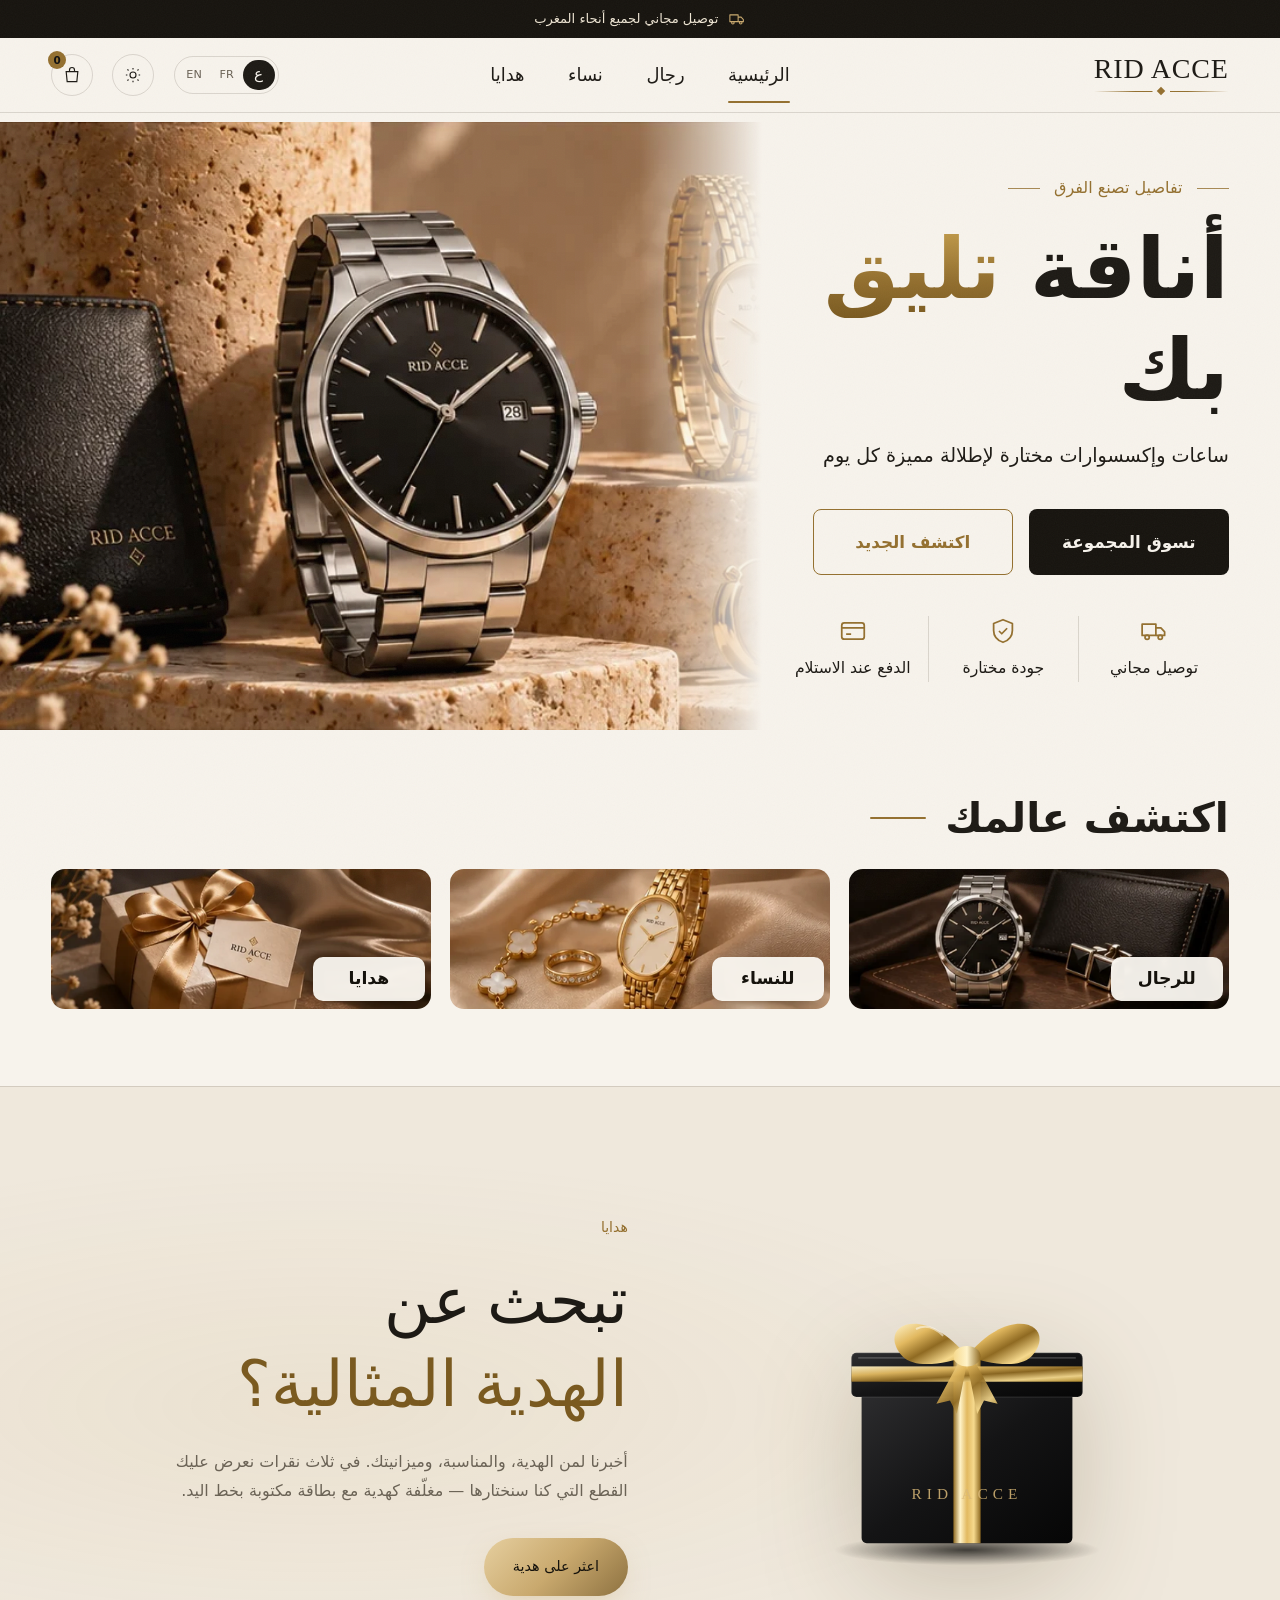
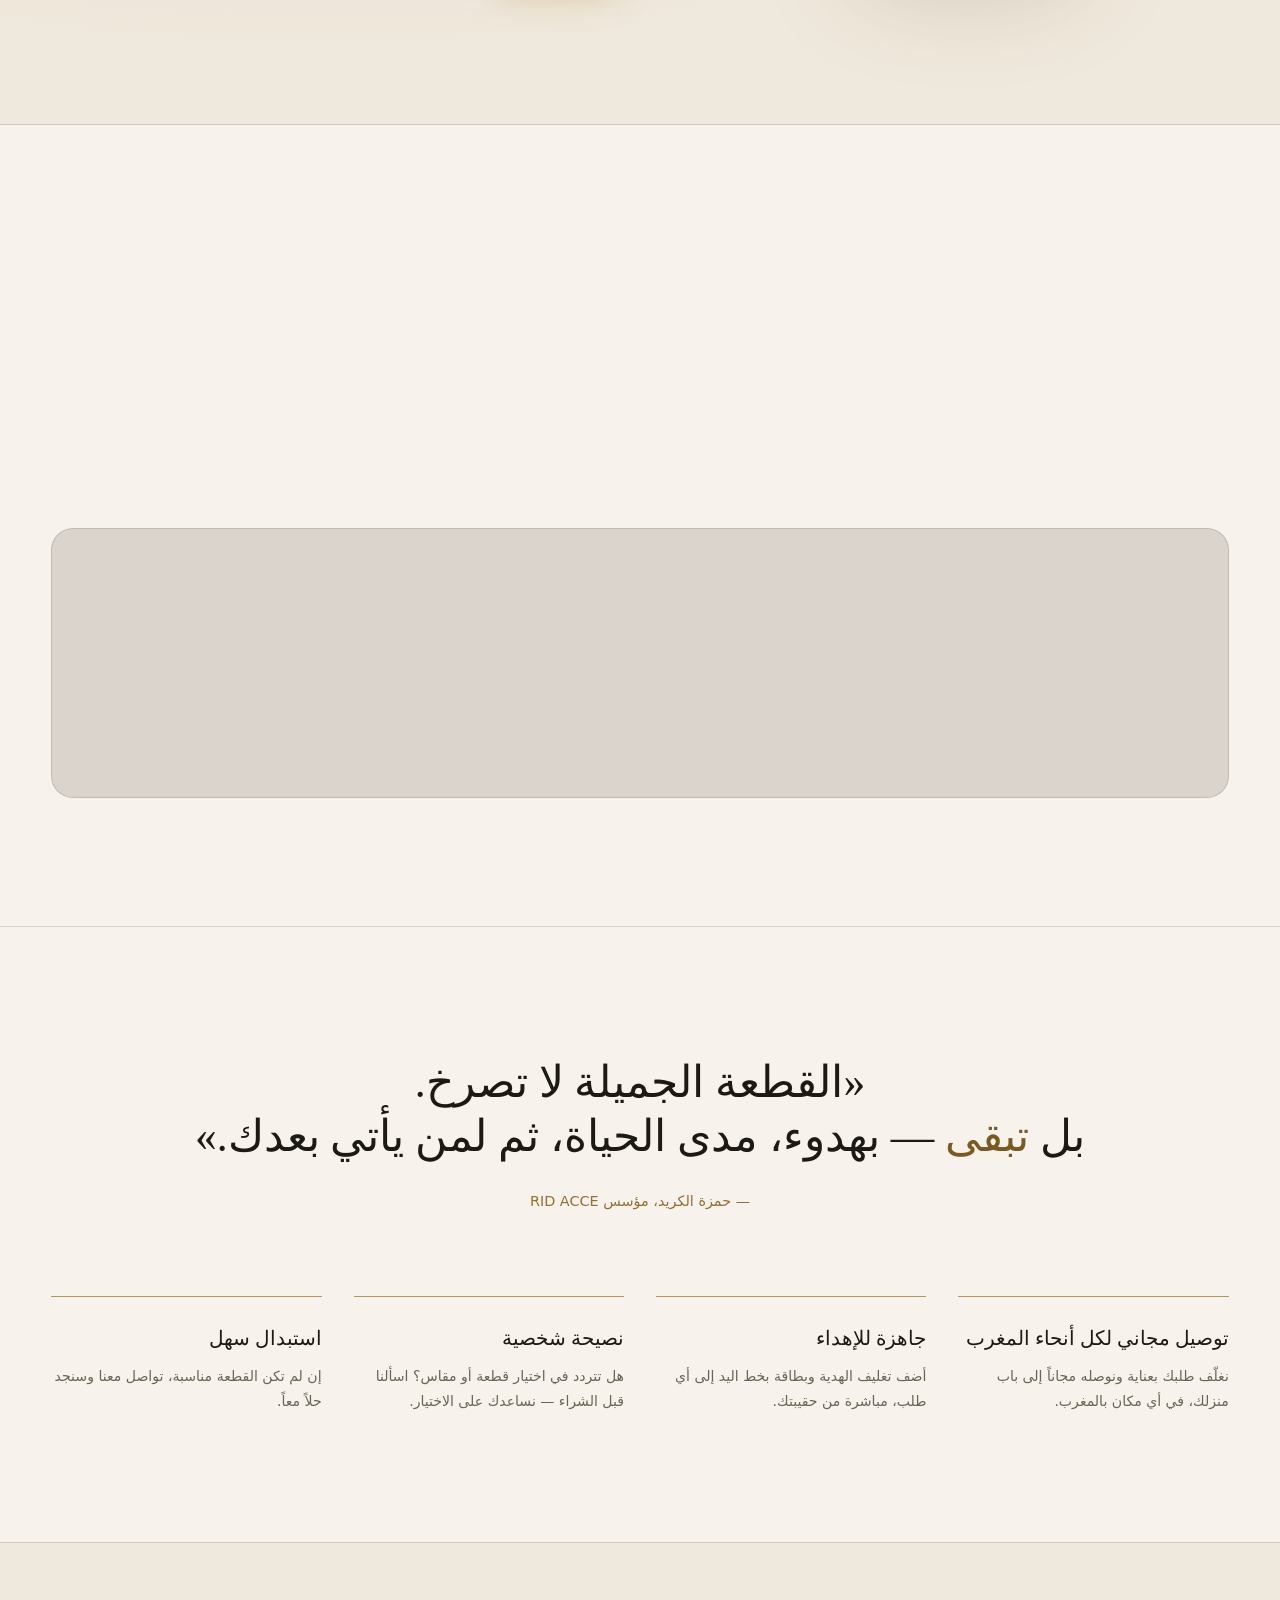
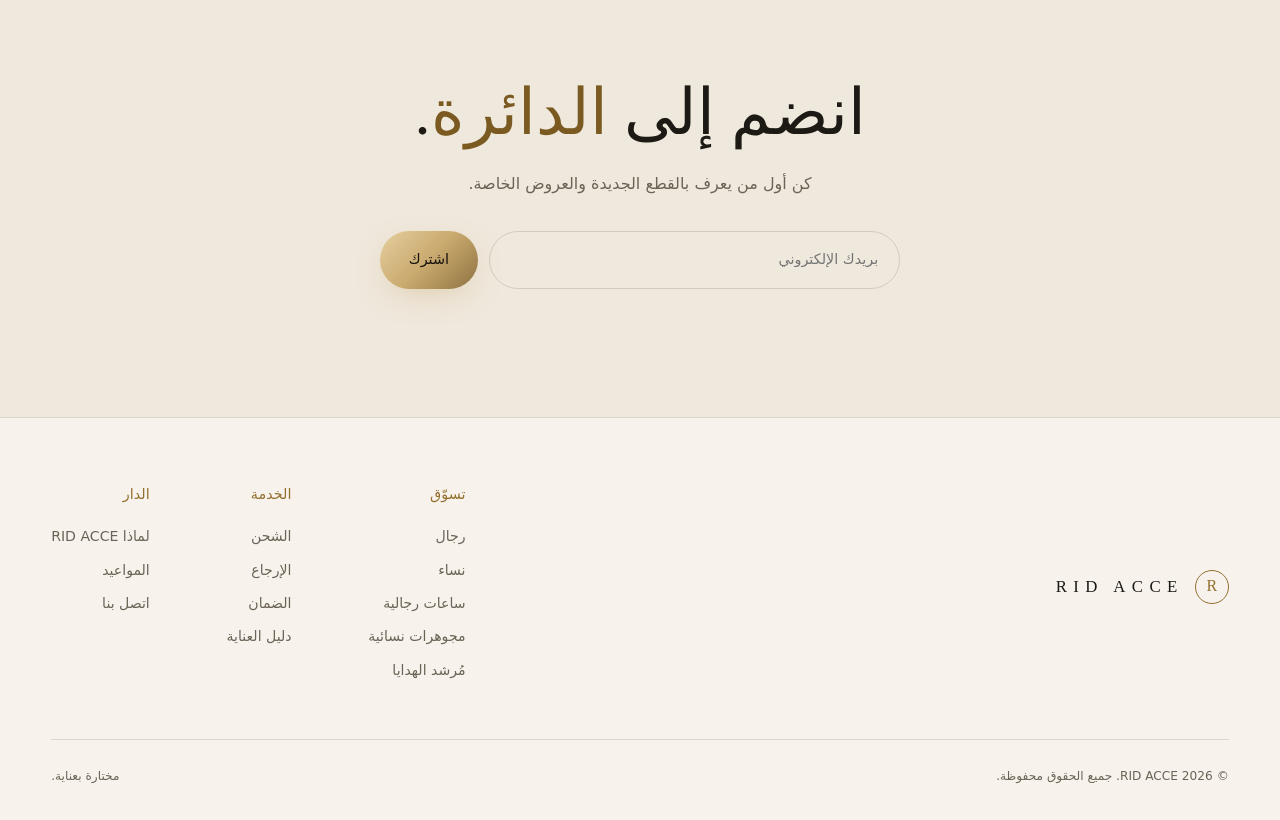
==== commit df236df3: "Discounts and packs: admin tools + visible offers in the shop - admin: "price before discount" per v" ====
--- a/index.html
+++ b/index.html
@@ -20,7 +20,7 @@
   <link rel="preconnect" href="https://fonts.googleapis.com" />
   <link rel="preconnect" href="https://fonts.gstatic.com" crossorigin />
   <link href="https://fonts.googleapis.com/css2?family=Amiri:wght@400;700&family=Fraunces:ital,opsz,wght@0,9..144,300;0,9..144,400;0,9..144,500;1,9..144,300;1,9..144,400&family=IBM+Plex+Sans+Arabic:wght@300;400;500;600;700&family=Manrope:wght@300;400;500;600&display=swap" rel="stylesheet" />
-  <link rel="stylesheet" href="styles.css?v=14" />
+  <link rel="stylesheet" href="styles.css?v=16" />
 </head>
 <body data-page="home">
   <div class="grain" aria-hidden="true"></div>
@@ -96,6 +96,15 @@
           <span class="world-chip" data-i18n="world.gifts">Gifts</span>
         </a>
       </div>
+    </section>
+
+    <!-- ============ SPECIAL OFFERS (shown only when there are discounts or packs) ============ -->
+    <section class="deals" id="deals" hidden>
+      <div class="deals-head">
+        <h2 class="world-title" data-i18n="deals.title">Special offers</h2>
+        <p class="deals-sub" data-i18n="deals.sub">Discounts and packs, for a limited time.</p>
+      </div>
+      <div class="grid" id="dealsGrid"></div>
     </section>
 
     <!-- ============ GIFT FINDER TEASER ============ -->
@@ -229,7 +238,7 @@
 
   <script src="config.js?v=4"></script>
   <script src="products-seed.js?v=1"></script>
-  <script src="i18n.js?v=15"></script>
-  <script src="app.js?v=15"></script>
+  <script src="i18n.js?v=17"></script>
+  <script src="app.js?v=17"></script>
 </body>
 </html>
--- a/styles.css
+++ b/styles.css
@@ -847,3 +847,58 @@
 .card-low { display: inline-block; margin-top: .35rem; font-size: .78rem; font-weight: 500; color: #b5662f; }
 :root:not([data-theme="light"]) .card-low { color: #e0a84a; }
 #modalAdd:disabled { background: var(--bg-3); color: var(--muted); box-shadow: none; cursor: not-allowed; transform: none; }
+
+/* ---------- quantity picker (product window) ---------- */
+.qty-pick { display: inline-flex; align-items: center; height: 48px; border: 1px solid var(--line); border-radius: 999px; margin-inline-start: auto; background: var(--bg); }
+:root[data-theme="light"] .qty-pick { border-color: rgba(45, 34, 16, .22); }
+.qty-pick button { width: 42px; height: 100%; font-size: 1.25rem; line-height: 1; color: var(--text); border-radius: 999px; transition: color .2s, opacity .2s; }
+.qty-pick button:hover:not(:disabled) { color: var(--gold); }
+.qty-pick button:disabled { opacity: .3; cursor: not-allowed; }
+.qty-pick input { width: 40px; height: 100%; border: 0; background: transparent; text-align: center; font: inherit; font-size: 1.05rem; font-weight: 600; color: var(--text); -moz-appearance: textfield; appearance: textfield; }
+.qty-pick input::-webkit-inner-spin-button, .qty-pick input::-webkit-outer-spin-button { -webkit-appearance: none; margin: 0; }
+.qty-pick input:focus { outline: none; }
+.qty-pick:focus-within { border-color: var(--gold); }
+.modal-buy small.is-warn { color: #d0634f; }
+@media (max-width: 860px) {
+  .modal-buy { gap: .6rem; }
+  .qty-pick { height: 42px; }
+  .qty-pick button { width: 32px; }
+  .qty-pick input { width: 30px; font-size: .98rem; }
+  .modal-buy .btn { padding: .85rem 1rem; }
+}
+
+/* ---------- discounts & packs ---------- */
+:root { --sale: #b4412f; }
+:root:not([data-theme="light"]) { --sale: #e07a6a; }
+.card .card-tag.card-sale, .grid .card:has(.is-photo) .card-tag.card-sale {
+  background: var(--sale); color: #fff; border: 0; font-family: var(--sans); font-style: normal; font-weight: 700; letter-spacing: .02em; font-size: .85rem; padding: .25rem .7rem;
+}
+.card .card-tag.card-pack, .grid .card:has(.is-photo) .card-tag.card-pack {
+  background: linear-gradient(135deg, #e6cf9f, #c9a96e 55%, #a9843f); color: #15120c; border: 0; font-family: var(--sans); font-style: normal; font-weight: 700; font-size: .8rem; padding: .25rem .75rem;
+}
+.price .was { color: var(--muted); font-weight: 400; text-decoration: line-through; text-decoration-thickness: 1px; margin-inline-end: .55rem; letter-spacing: 0; }
+.card.is-deal .price { color: var(--sale) !important; }
+.card.is-deal .price .was { color: var(--muted); }
+.card-packline { display: inline-block; margin-top: .3rem; font-size: .8rem; font-weight: 500; color: var(--gold); }
+.filter-deals { color: var(--sale) !important; border-color: color-mix(in srgb, var(--sale) 45%, transparent) !important; }
+.filter-deals.active { background: var(--sale) !important; border-color: var(--sale) !important; color: #fff !important; }
+.modal-price s { color: var(--muted); font-size: .85em; margin-inline-end: .4rem; }
+.save-badge { display: inline-block; vertical-align: middle; background: var(--sale); color: #fff; border-radius: 999px; padding: .1rem .55rem; font-size: .78rem; font-weight: 700; font-family: var(--sans); }
+.modal-save { margin: -.8rem 0 1.1rem; color: var(--sale); font-weight: 600; font-size: .95rem; }
+.modal-pack { margin: 0 0 1.4rem; padding: 1rem 1.1rem; border: 1px solid var(--line); border-radius: 14px; background: var(--bg-2); }
+.pack-head { margin: 0 0 .6rem; font-weight: 600; color: var(--gold); }
+.pack-list { list-style: none; margin: 0; padding: 0; display: grid; gap: .5rem; }
+.pack-list li { display: flex; align-items: center; gap: .7rem; }
+.pack-img { width: 44px; height: 44px; border-radius: 9px; overflow: hidden; background: var(--photo-bg); flex: 0 0 auto; }
+.pack-img img { width: 100%; height: 100%; object-fit: cover; display: block; }
+.pack-name { flex: 1; font-size: .92rem; line-height: 1.3; }
+.pack-name small { display: block; color: var(--muted); font-size: .75rem; }
+.pack-price { color: var(--muted); font-size: .85rem; white-space: nowrap; }
+.pack-sep { margin: .7rem 0 0; font-size: .88rem; color: var(--muted); }
+.bag-item .right .was { display: block; color: var(--muted); font-size: .8rem; text-decoration: line-through; }
+.deals { padding: 0 var(--gutter) clamp(3rem, 6vw, 5rem); }
+.deals-head { display: flex; align-items: baseline; justify-content: space-between; flex-wrap: wrap; gap: .4rem 1.2rem; margin-bottom: 1.6rem; }
+.deals-head .world-title { margin: 0; }
+.deals-head .world-title::after { background: var(--sale); }
+.deals-sub { margin: 0; color: var(--muted); }
+
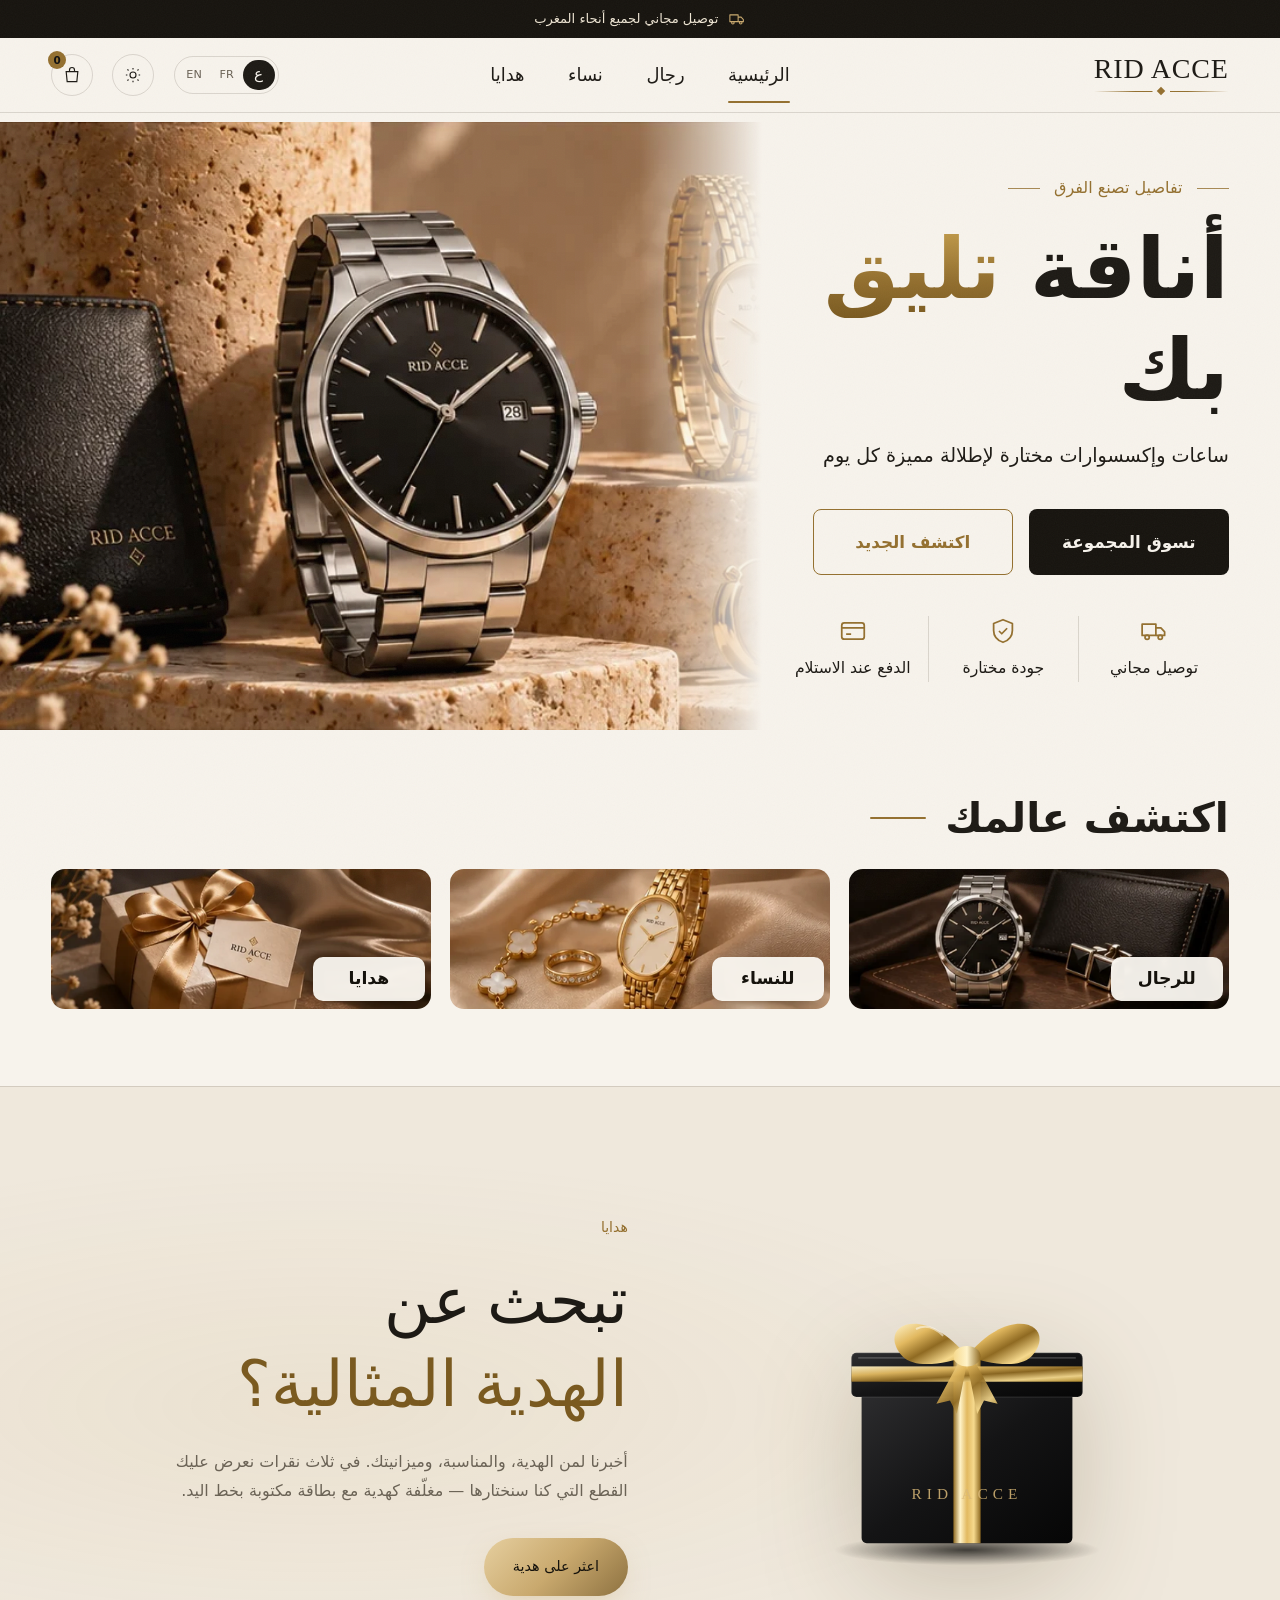
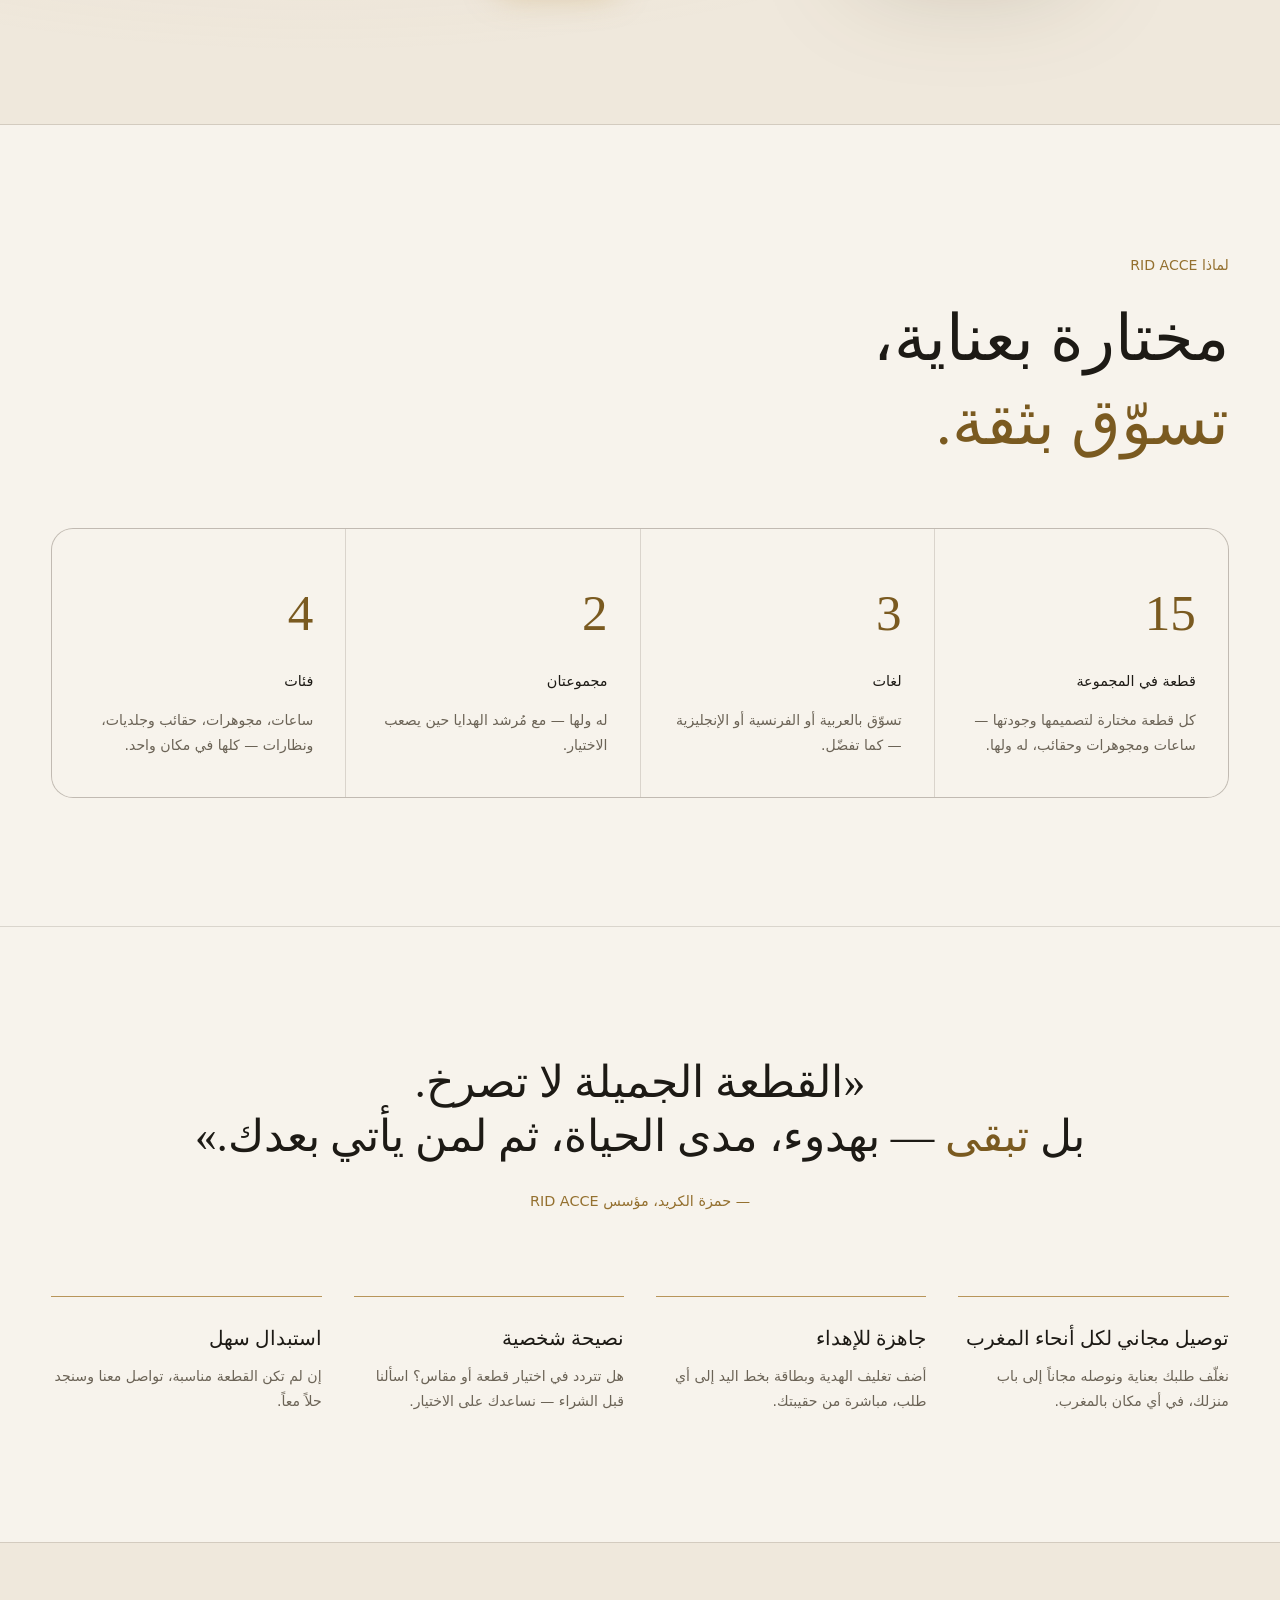
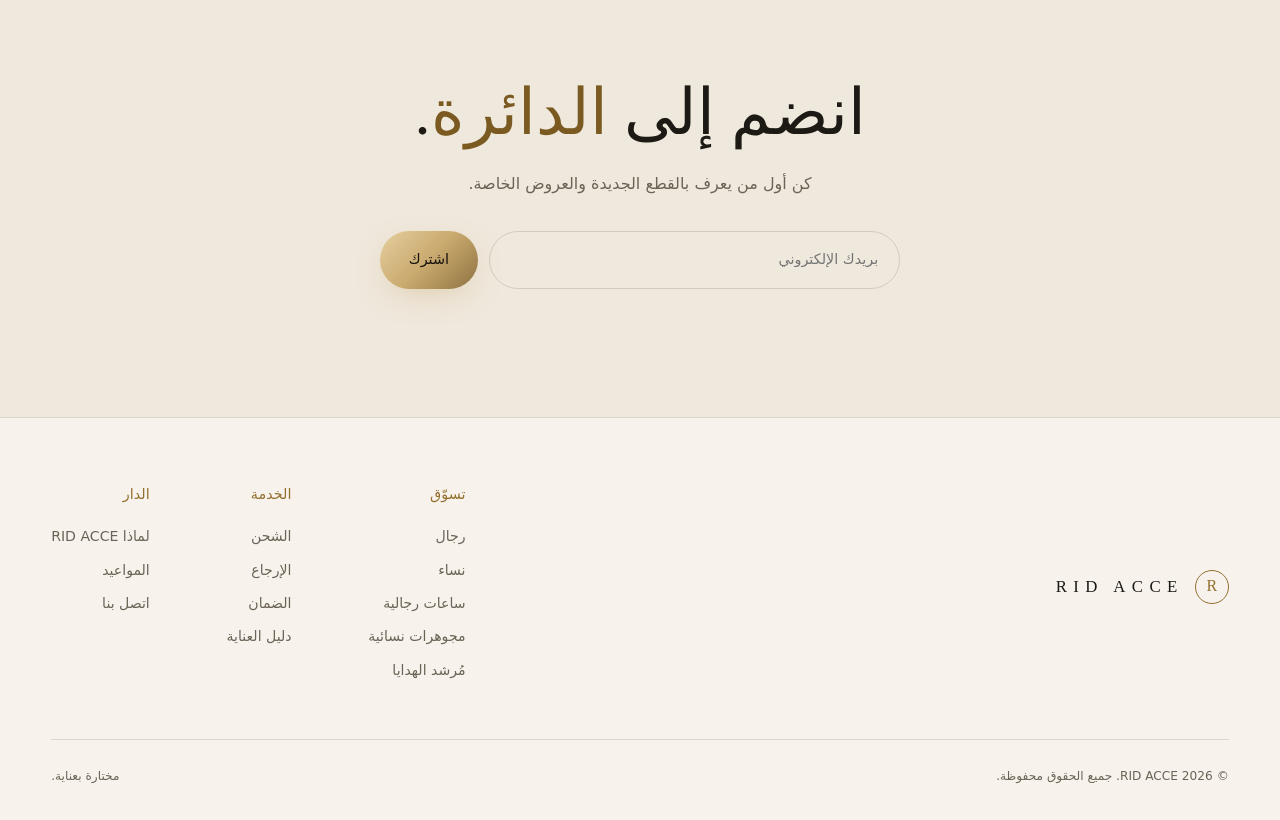
==== commit 5e04bc25: "Bag: no crossed-out old price, only the price (and out-of-stock warnings) Co-Authored-By: Claude Opu" ====
--- a/index.html
+++ b/index.html
@@ -20,7 +20,7 @@
   <link rel="preconnect" href="https://fonts.googleapis.com" />
   <link rel="preconnect" href="https://fonts.gstatic.com" crossorigin />
   <link href="https://fonts.googleapis.com/css2?family=Amiri:wght@400;700&family=Fraunces:ital,opsz,wght@0,9..144,300;0,9..144,400;0,9..144,500;1,9..144,300;1,9..144,400&family=IBM+Plex+Sans+Arabic:wght@300;400;500;600;700&family=Manrope:wght@300;400;500;600&display=swap" rel="stylesheet" />
-  <link rel="stylesheet" href="styles.css?v=16" />
+  <link rel="stylesheet" href="styles.css?v=17" />
 </head>
 <body data-page="home">
   <div class="grain" aria-hidden="true"></div>
@@ -239,6 +239,6 @@
   <script src="config.js?v=4"></script>
   <script src="products-seed.js?v=1"></script>
   <script src="i18n.js?v=17"></script>
-  <script src="app.js?v=17"></script>
+  <script src="app.js?v=18"></script>
 </body>
 </html>
--- a/styles.css
+++ b/styles.css
@@ -895,7 +895,6 @@
 .pack-name small { display: block; color: var(--muted); font-size: .75rem; }
 .pack-price { color: var(--muted); font-size: .85rem; white-space: nowrap; }
 .pack-sep { margin: .7rem 0 0; font-size: .88rem; color: var(--muted); }
-.bag-item .right .was { display: block; color: var(--muted); font-size: .8rem; text-decoration: line-through; }
 .deals { padding: 0 var(--gutter) clamp(3rem, 6vw, 5rem); }
 .deals-head { display: flex; align-items: baseline; justify-content: space-between; flex-wrap: wrap; gap: .4rem 1.2rem; margin-bottom: 1.6rem; }
 .deals-head .world-title { margin: 0; }
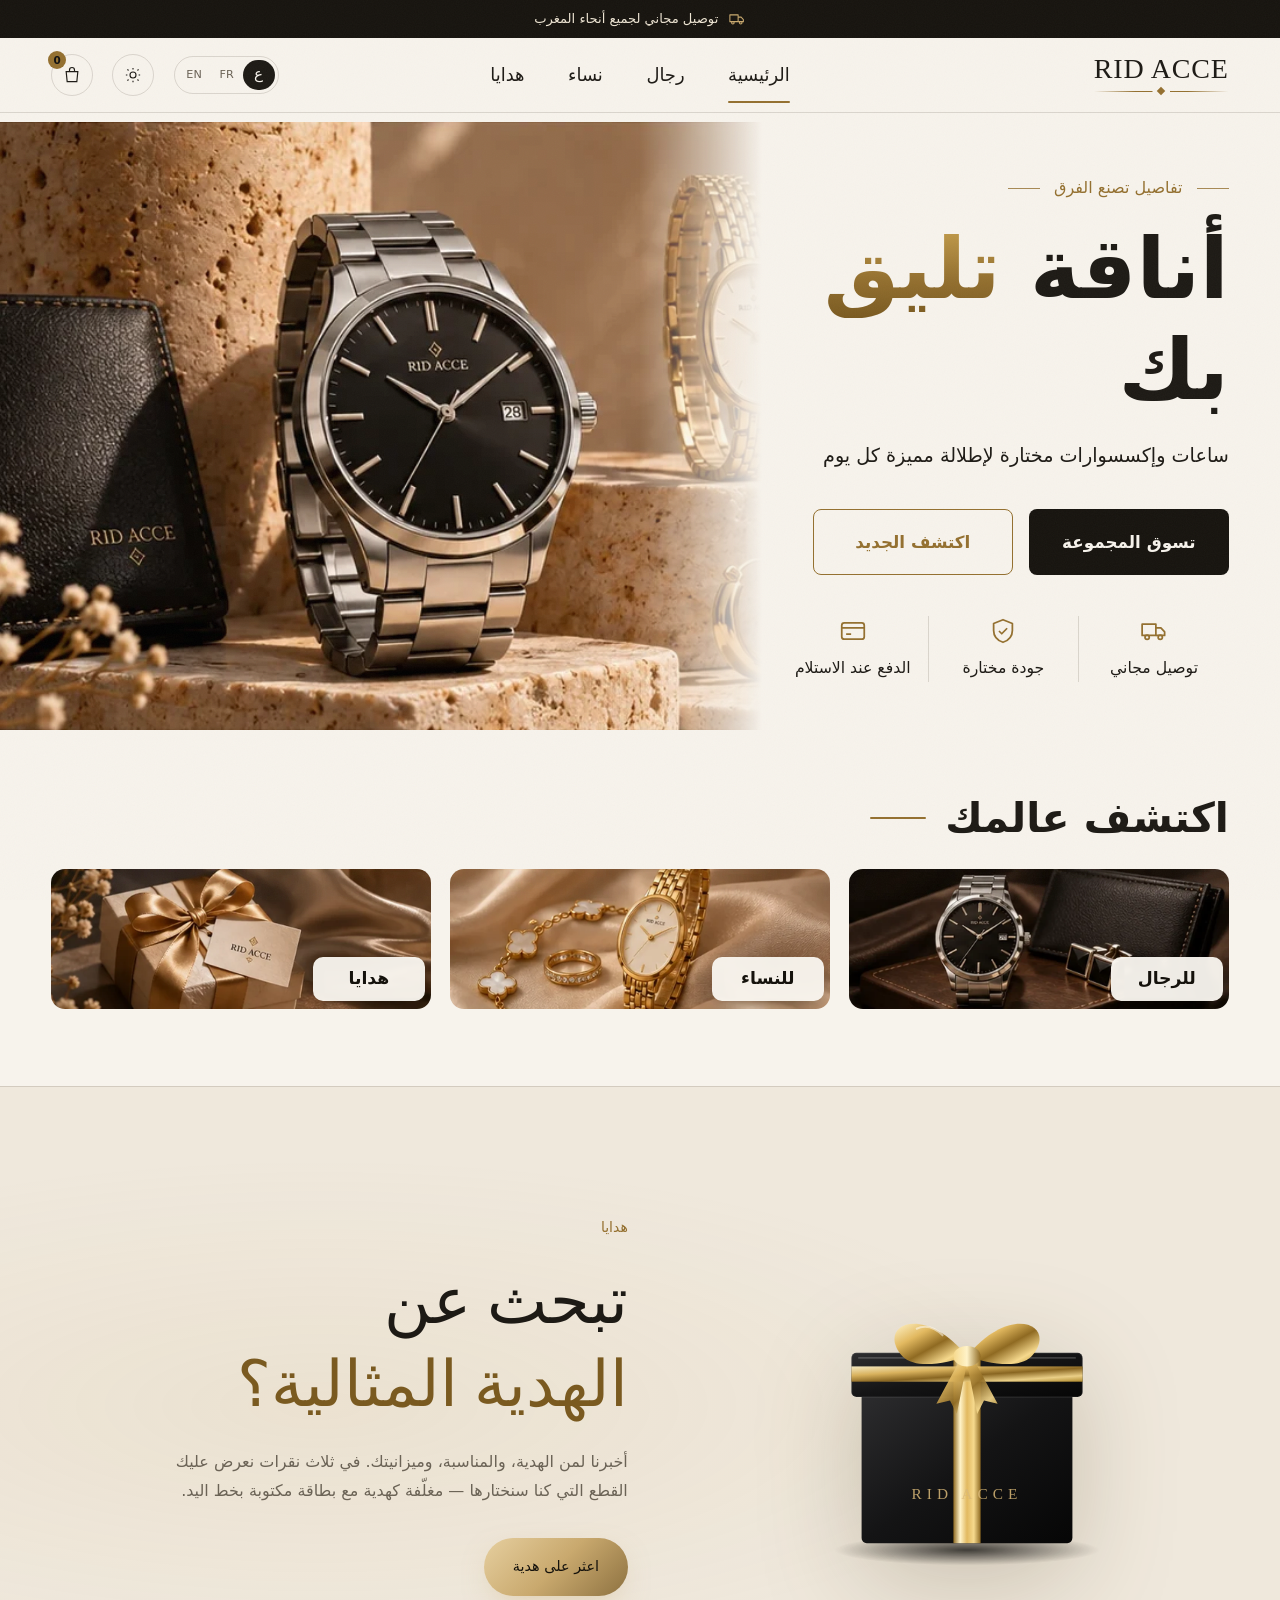
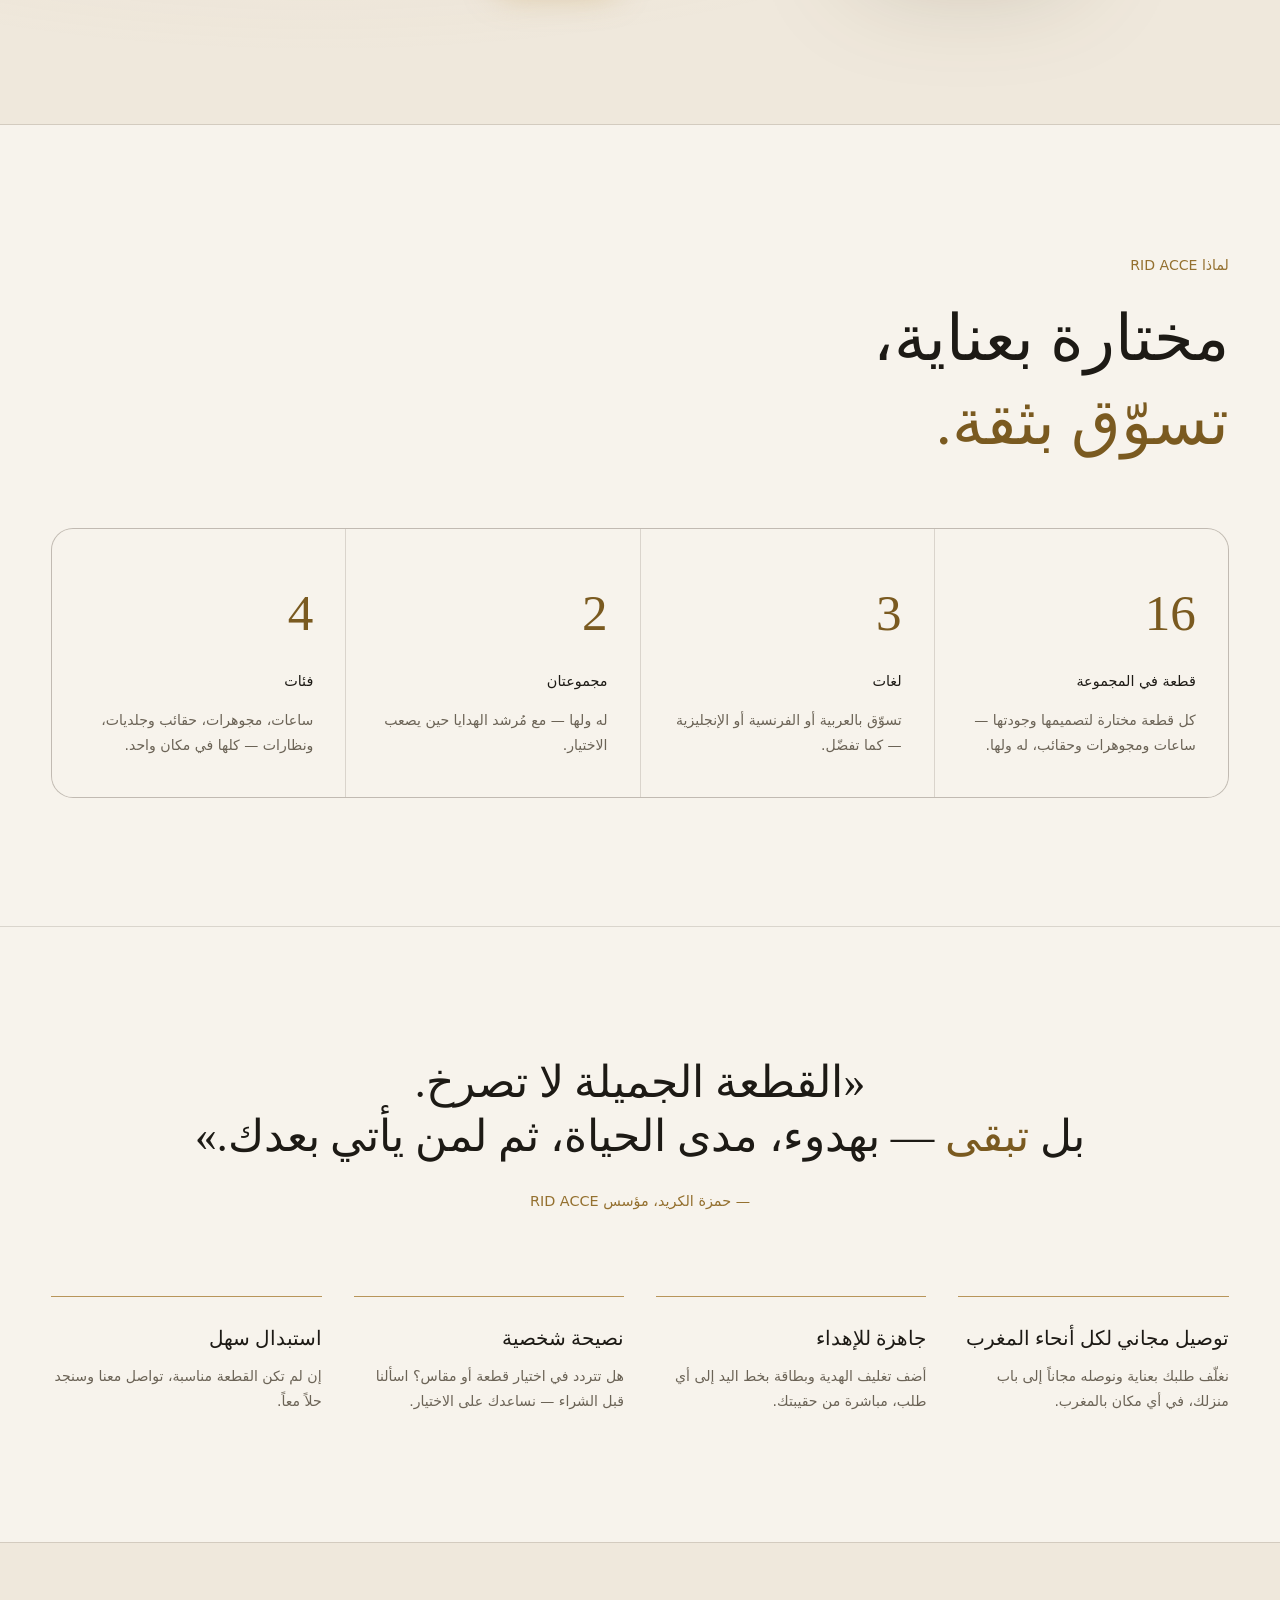
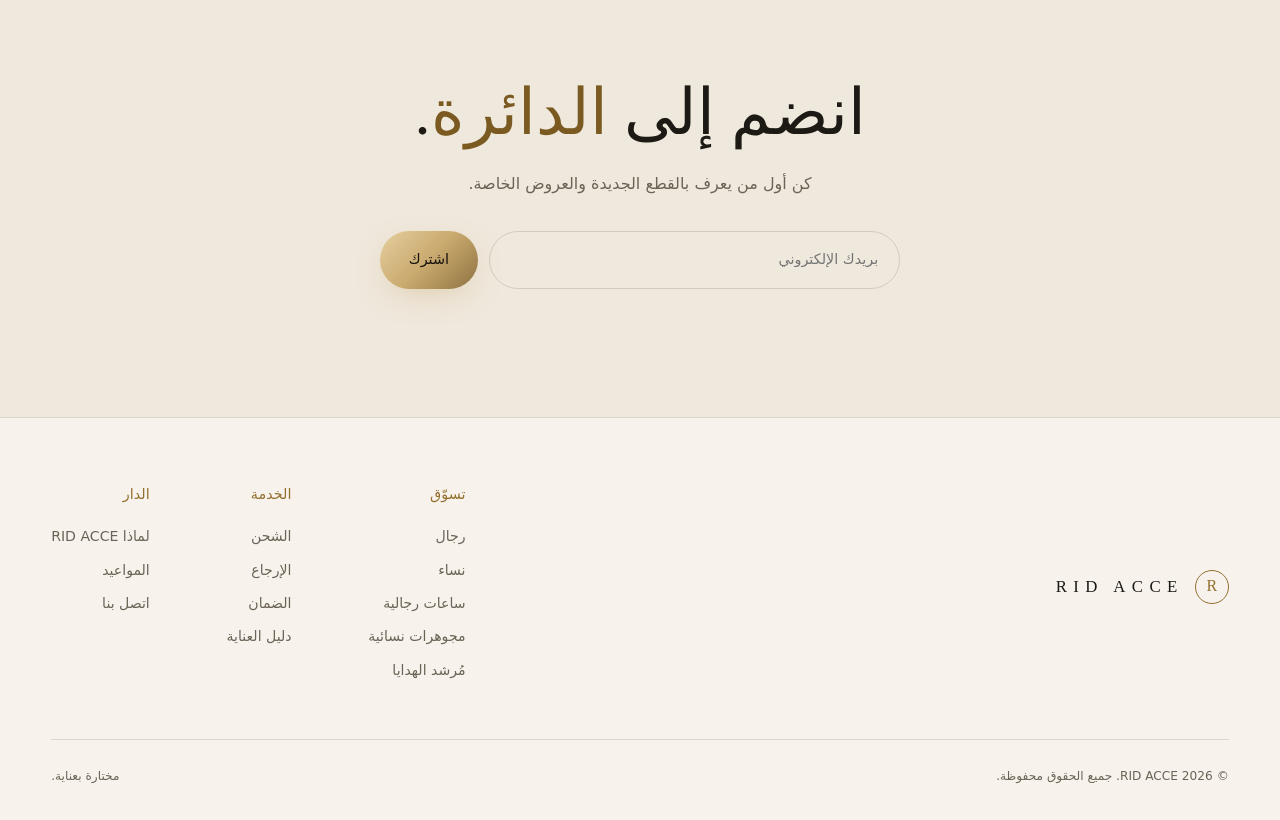
==== commit 676da230: "Shop: never show stock numbers — "quantity not available" instead of "Only N available" Co-Authored-" ====
--- a/index.html
+++ b/index.html
@@ -238,7 +238,7 @@
 
   <script src="config.js?v=4"></script>
   <script src="products-seed.js?v=1"></script>
-  <script src="i18n.js?v=17"></script>
-  <script src="app.js?v=18"></script>
+  <script src="i18n.js?v=18"></script>
+  <script src="app.js?v=20"></script>
 </body>
 </html>
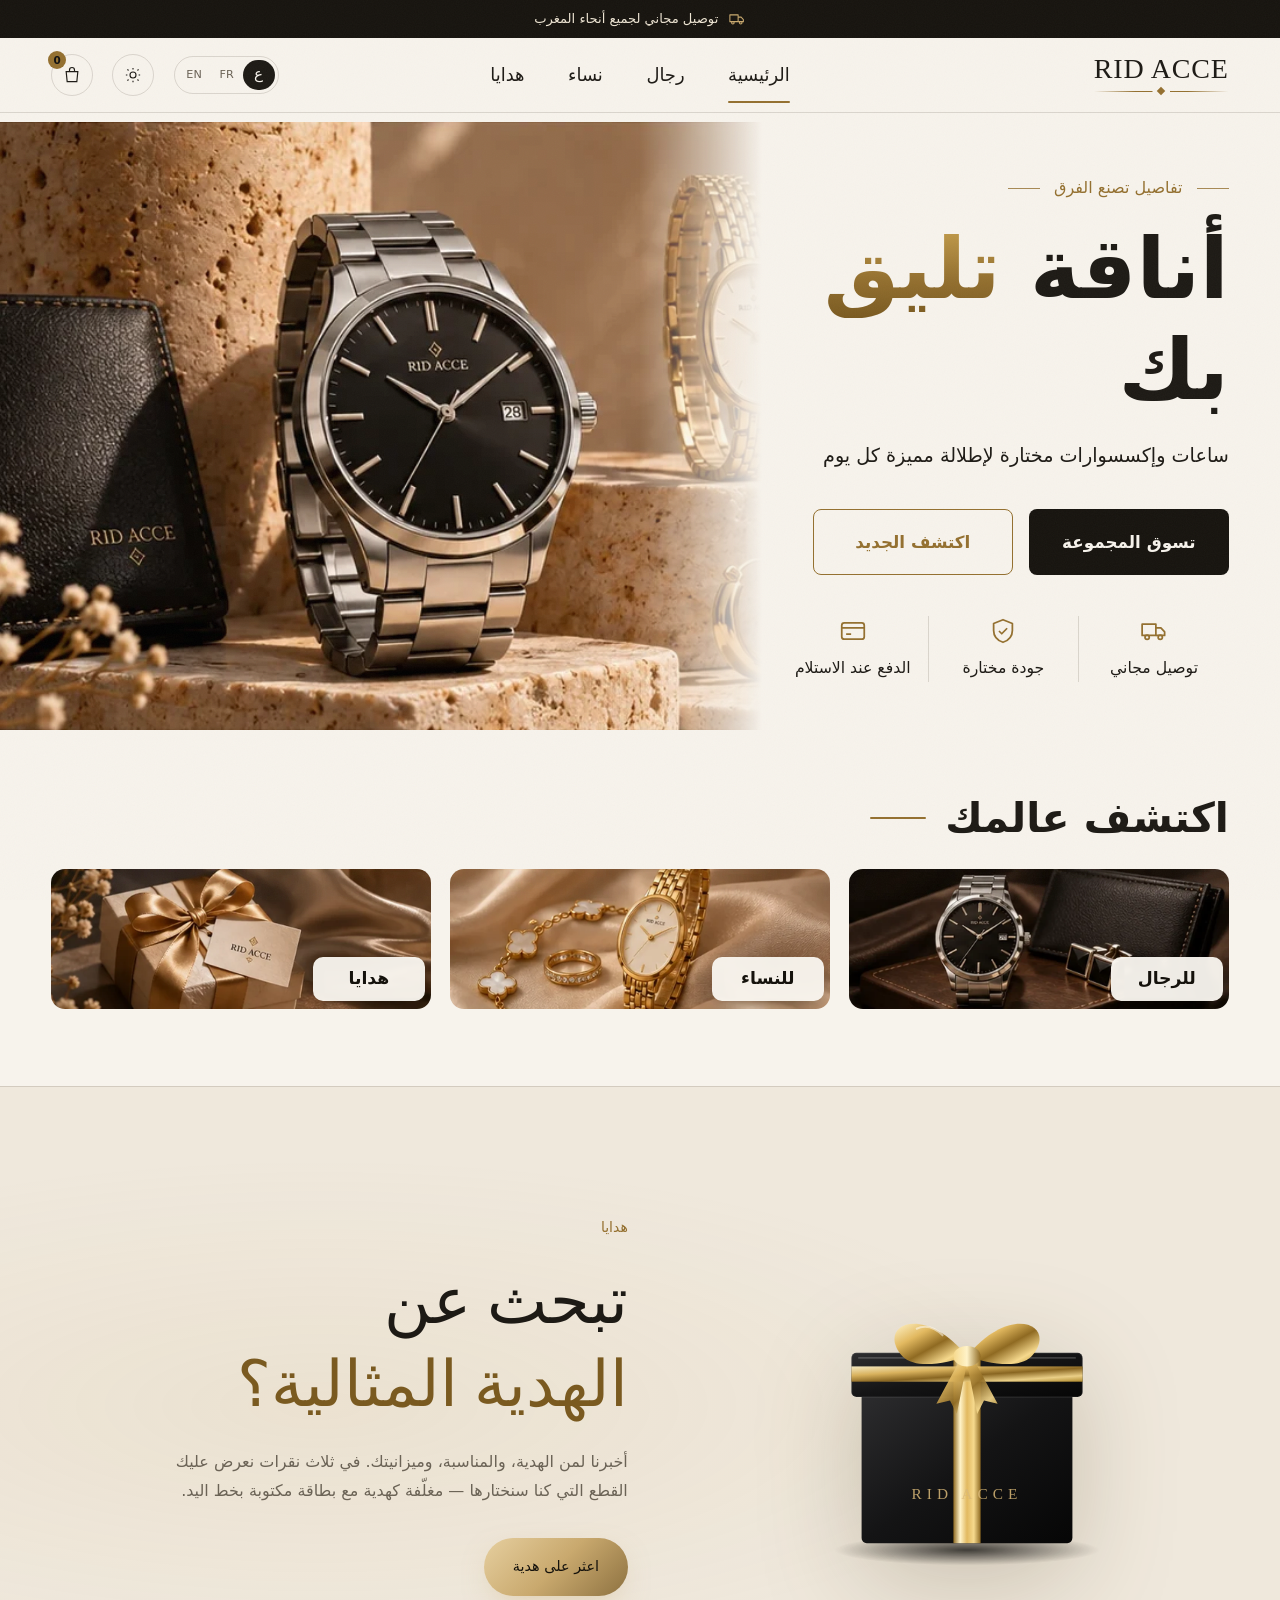
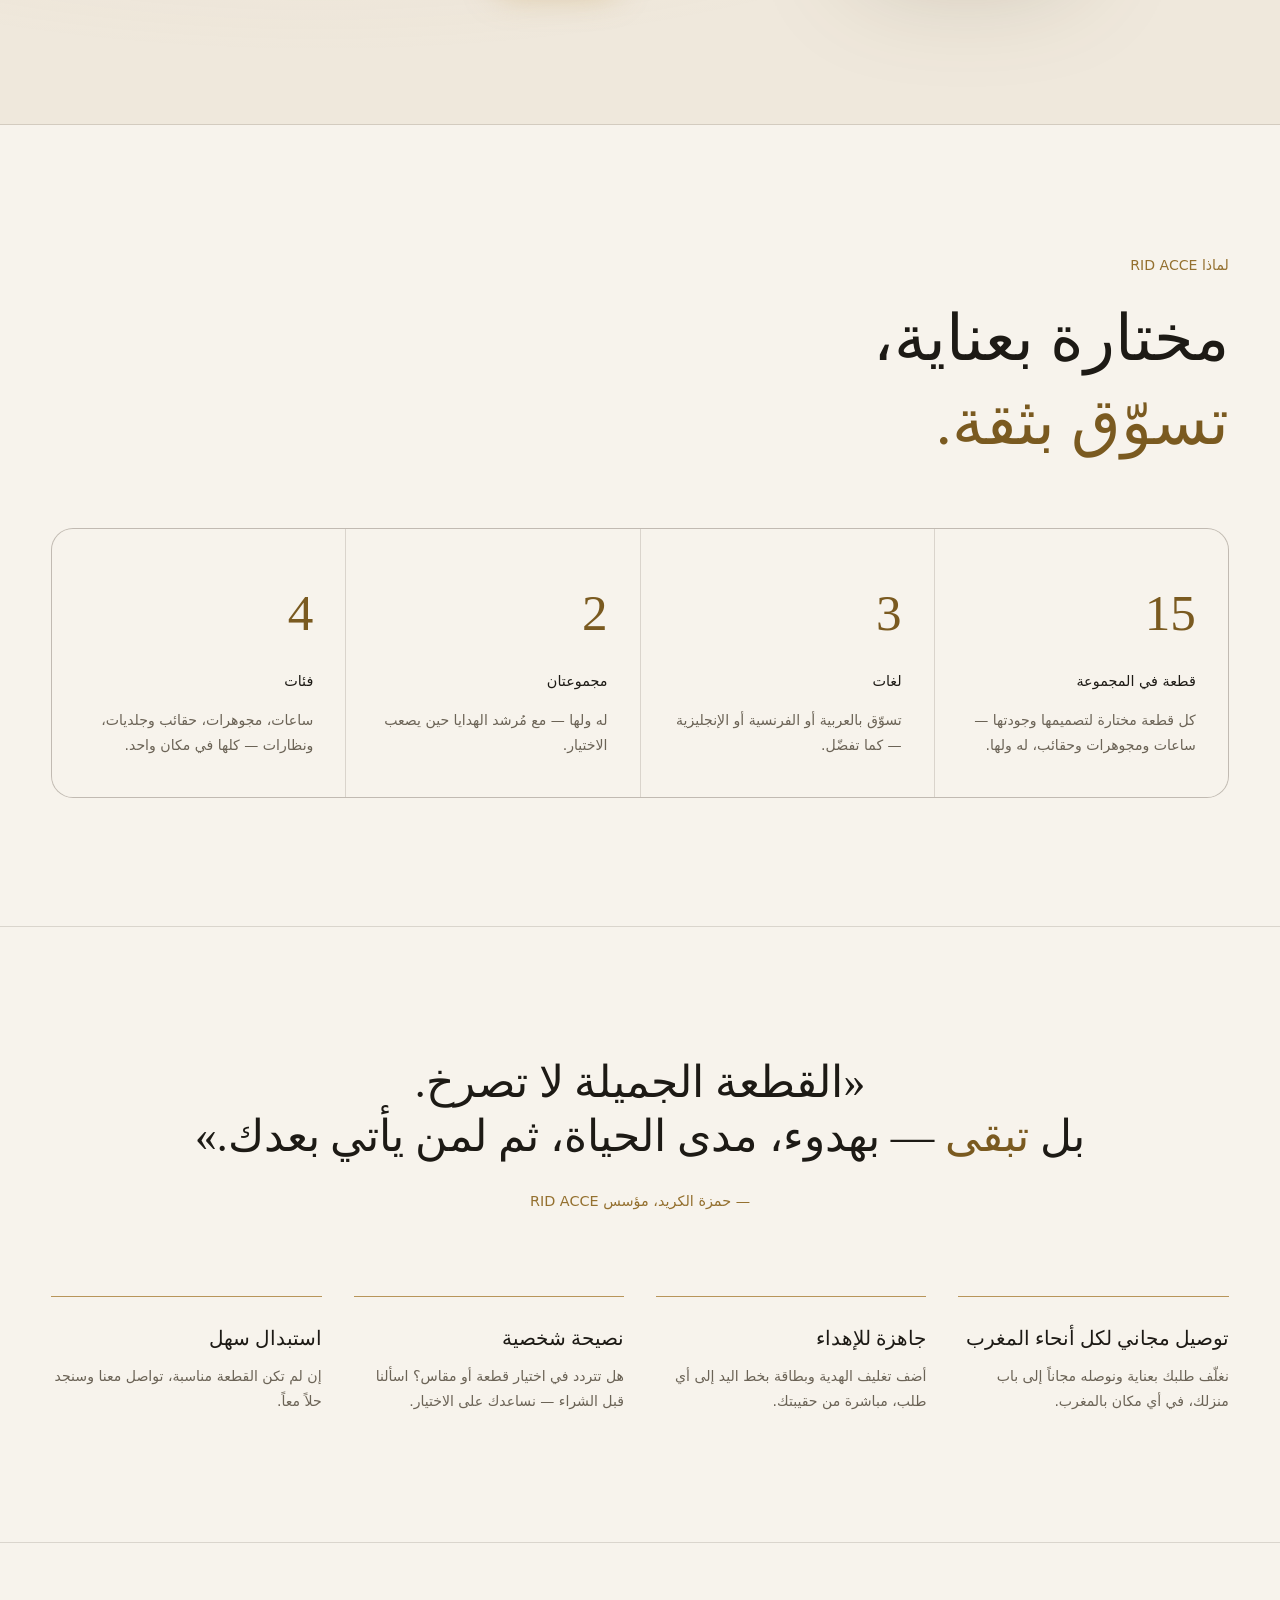
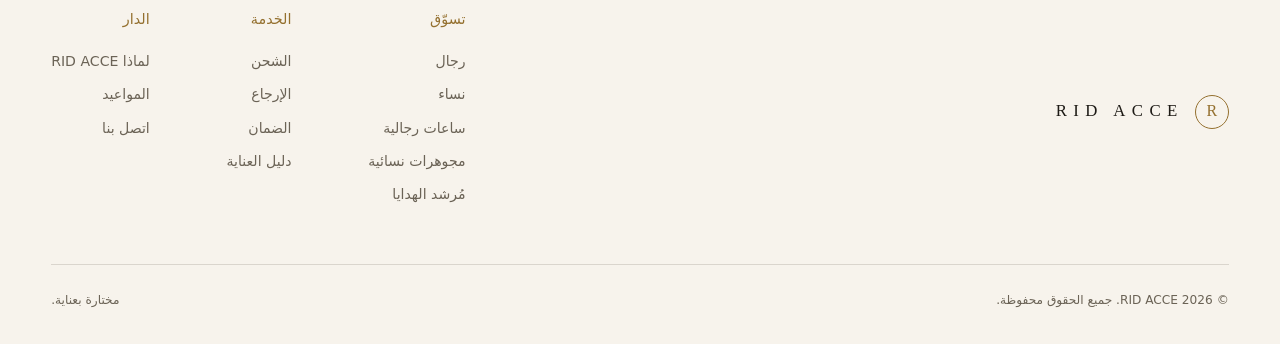
==== commit 423553fd: "Home: remove the newsletter section (it was not connected to anything) Co-Authored-By: Claude Opus 5" ====
--- a/index.html
+++ b/index.html
@@ -160,15 +160,6 @@
       </div>
     </section>
 
-    <!-- ============ NEWSLETTER ============ -->
-    <section class="section newsletter">
-      <h2 class="section-title reveal" data-i18n-html="news.title">Join the <em>Cercle</em>.</h2>
-      <p class="reveal" data-i18n="news.p">Be the first to know about new pieces and private offers.</p>
-      <form class="news-form reveal" id="newsForm">
-        <input type="email" class="input" placeholder="Your email address" required aria-label="Email" data-i18n-ph="news.ph" />
-        <button class="btn btn-gold" type="submit" data-i18n="news.btn">Subscribe</button>
-      </form>
-    </section>
   </main>
 
   <!-- ============ FOOTER ============ -->
@@ -239,6 +230,6 @@
   <script src="config.js?v=4"></script>
   <script src="products-seed.js?v=1"></script>
   <script src="i18n.js?v=18"></script>
-  <script src="app.js?v=20"></script>
+  <script src="app.js?v=21"></script>
 </body>
 </html>
